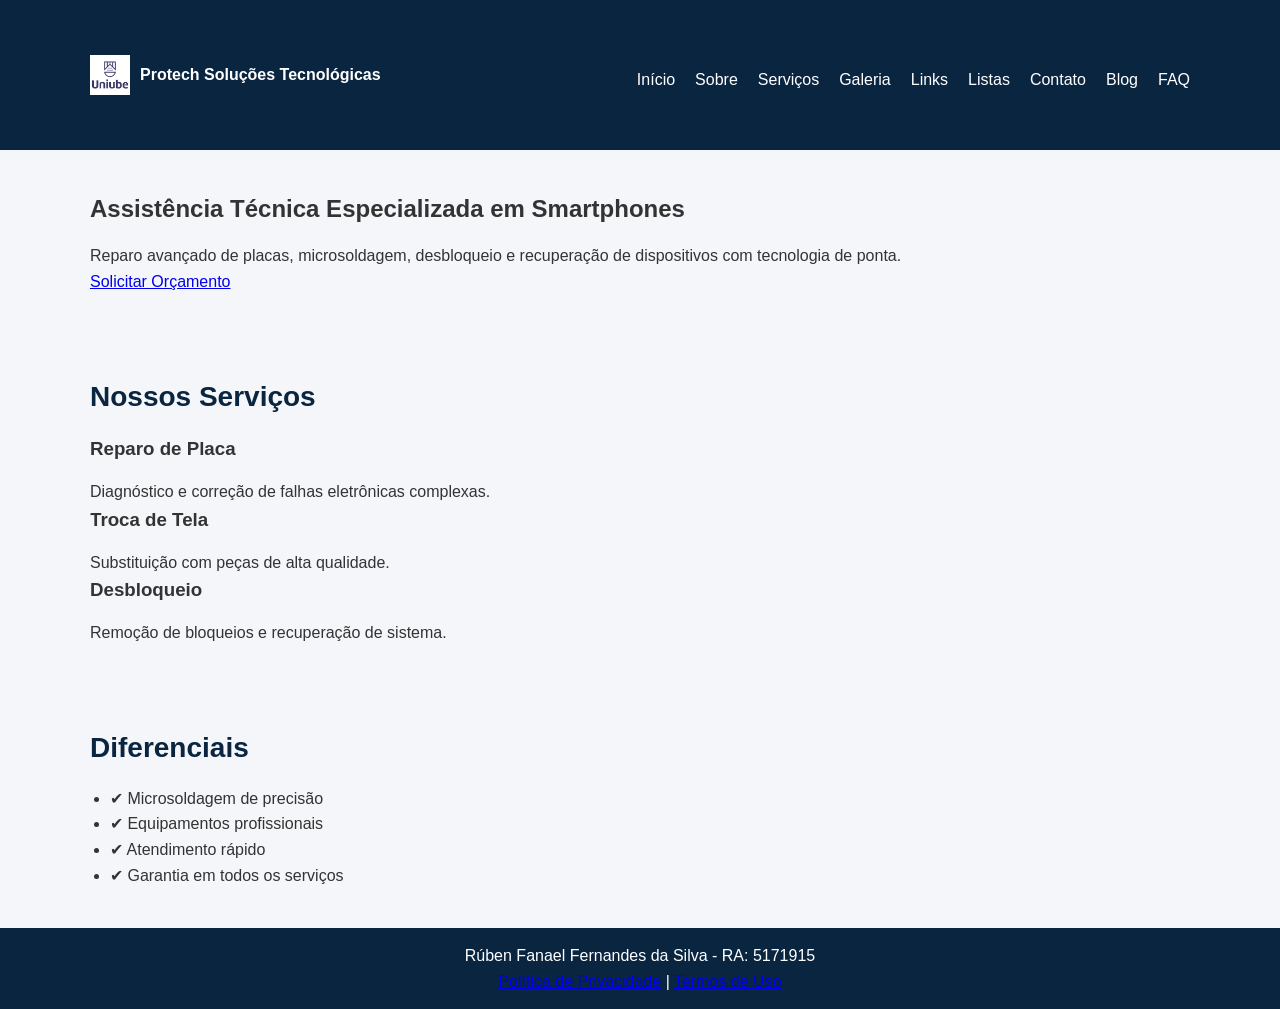
==== index.html @ 2e95c5bd "Update index.html" ====
<!DOCTYPE html>
<html lang="pt-BR">
<head>
  <meta charset="UTF-8">
  <meta name="viewport" content="width=device-width, initial-scale=1.0">
  <title>Protech Soluções Tecnológicas</title>

  <link rel="stylesheet" href="css/style.css">
</head>

<body>

<header class="header">
  <div class="container nav-container">
    <div class="logo">
      <img src="img/logo-uniube.png" alt="Uniube">
      <span>Protech Soluções Tecnológicas</span>
    </div>

    <nav>
      <ul class="nav-menu">
        <li><a href="index.html">Início</a></li>
        <li><a href="sobre.html">Sobre</a></li>
        <li><a href="servicos.html">Serviços</a></li>
        <li><a href="fotos.html">Galeria</a></li>
        <li><a href="links.html">Links</a></li>
        <li><a href="listas.html">Listas</a></li>
        <li><a href="contato.html" class="btn">Contato</a></li>
        <li><a href="blog.html">Blog</a></li>
        <li><a href="faq.html">FAQ</a></li>

      </ul>
    </nav>
  </div>
</header>

  <!-- Google tag (gtag.js) -->
<script async src="https://www.googletagmanager.com/gtag/js?id=G-75MZSPFQYX"></script>
<script>
  window.dataLayer = window.dataLayer || [];
  function gtag(){dataLayer.push(arguments);}
  gtag('js', new Date());

  gtag('config', 'G-75MZSPFQYX');
</script>

<!-- HERO -->
<section class="hero">
  <div class="container">
    <h1>Assistência Técnica Especializada em Smartphones</h1>
    <p>
      Reparo avançado de placas, microsoldagem, desbloqueio e recuperação
      de dispositivos com tecnologia de ponta.
    </p>
    <a href="contato.html" class="btn">Solicitar Orçamento</a>
  </div>
</section>

<!-- SERVIÇOS -->
<section class="servicos container">
  <h2>Nossos Serviços</h2>

  <div class="cards">

    <div class="card">
      <h3>Reparo de Placa</h3>
      <p>Diagnóstico e correção de falhas eletrônicas complexas.</p>
    </div>

    <div class="card">
      <h3>Troca de Tela</h3>
      <p>Substituição com peças de alta qualidade.</p>
    </div>

    <div class="card">
      <h3>Desbloqueio</h3>
      <p>Remoção de bloqueios e recuperação de sistema.</p>
    </div>

  </div>
</section>

<!-- DIFERENCIAIS -->
<section class="diferenciais">
  <div class="container">
    <h2>Diferenciais</h2>

    <ul>
      <li>✔ Microsoldagem de precisão</li>
      <li>✔ Equipamentos profissionais</li>
      <li>✔ Atendimento rápido</li>
      <li>✔ Garantia em todos os serviços</li>
    </ul>
  </div>
</section>

<!-- FOOTER -->
<footer class="footer">
  <p>Rúben Fanael Fernandes da Silva - RA: 5171915</p>

 <div class="footer-links">
    <a href="politica.html">Política de Privacidade</a> |
    <a href="termos.html">Termos de Uso</a>
  </div>

</footer>

</body>
</html>
---- css/style.css ----
/*RESET*/
* {
  margin: 0;
  padding: 0;
  box-sizing: border-box;
}

/* GLOBAL */
body {
  font-family: 'Segoe UI', Arial;
  background: #f4f6f9;
  color: #333;
  line-height: 1.6;
}

.container {
  width: 90%;
  max-width: 1100px;
  margin: auto;
  padding: 40px 0;
}

/* HEADER */
.header {
  background: #0a2540;
  color: white;
  padding: 15px 0;
}

.nav-container {
  display: flex;
  justify-content: space-between;
  align-items: center;
}

.logo {
  display: flex;
  align-items: center;
  gap: 10px;
  font-weight: bold;
}

.logo img {
  width: 40px;
}

.nav-menu {
  display: flex;
  list-style: none;
  gap: 20px;
}

.nav-menu a {
  color: white;
  text-decoration: none;
}

.nav-menu a:hover {
  color: #00b4d8;
}

/* TITULOS */
h1, h2, h3 {
  margin-bottom: 15px;
}

h2 {
  font-size: 28px;
  color: #0a2540;
}

/* SECTIONS */
.section {
  background: white;
  margin-bottom: 20px;
  padding: 30px;
  border-radius: 10px;
  box-shadow: 0 5px 15px rgba(0,0,0,0.05);
}

/* LISTAS */
ul {
  margin-top: 10px;
  padding-left: 20px;
}

/* TABELA */
table {
  width: 100%;
  border-collapse: collapse;
  margin-top: 20px;
}

th {
  background: #0a2540;
  color: white;
  padding: 12px;
}

td {
  padding: 10px;
  border-bottom: 1px solid #ddd;
}

tr:hover {
  background: #f1f1f1;
}

/* GALERIA */
.galeria {
  display: grid;
  grid-template-columns: repeat(auto-fit, minmax(250px, 1fr));
  gap: 20px;
}

.card {
  position: relative;
  overflow: hidden;
  border-radius: 12px;
  cursor: pointer;
}

.card img {
  width: 100%;
  height: 250px;
  object-fit: cover;
  transition: 0.4s;
}

/* EFEITO HOVER */
.card:hover img {
  transform: scale(1.1);
}

/* OVERLAY */
.overlay {
  position: absolute;
  bottom: 0;
  width: 100%;
  padding: 15px;
  background: linear-gradient(transparent, rgba(0,0,0,0.8));
  color: white;
  font-weight: bold;
  opacity: 0;
  transition: 0.3s;
}

.card:hover .overlay {
  opacity: 1;
}

/* FOOTER */
.footer {
  background: #0a2540;
  color: white;
  text-align: center;
  padding: 15px;
}

/* VIDEO */
.video-section {
  position: relative;
  height: 300px;
  overflow: hidden;
  border-radius: 10px;
  margin-bottom: 30px;
}

.video-section video {
  width: 100%;
  height: 100%;
  object-fit: cover;
}

.video-overlay {
  position: absolute;
  top: 0;
  left: 0;
  width: 100%;
  height: 100%;
  background: rgba(10, 37, 64, 0.6);
  color: white;

  display: flex;
  flex-direction: column;
  justify-content: center;
  align-items: center;
}

.destaque-img img {
  width: 100%;
  border-radius: 10px;
  transition: 0.3s;
}

.destaque-img img:hover {
  transform: scale(1.05);
}.destaque-img img {
  width: 100%;
  border-radius: 10px;
  transition: 0.3s;
}

.destaque-img img:hover {
  transform: scale(1.05);
}

grid-template-columns: repeat(auto-fit, minmax(250px, 1fr));
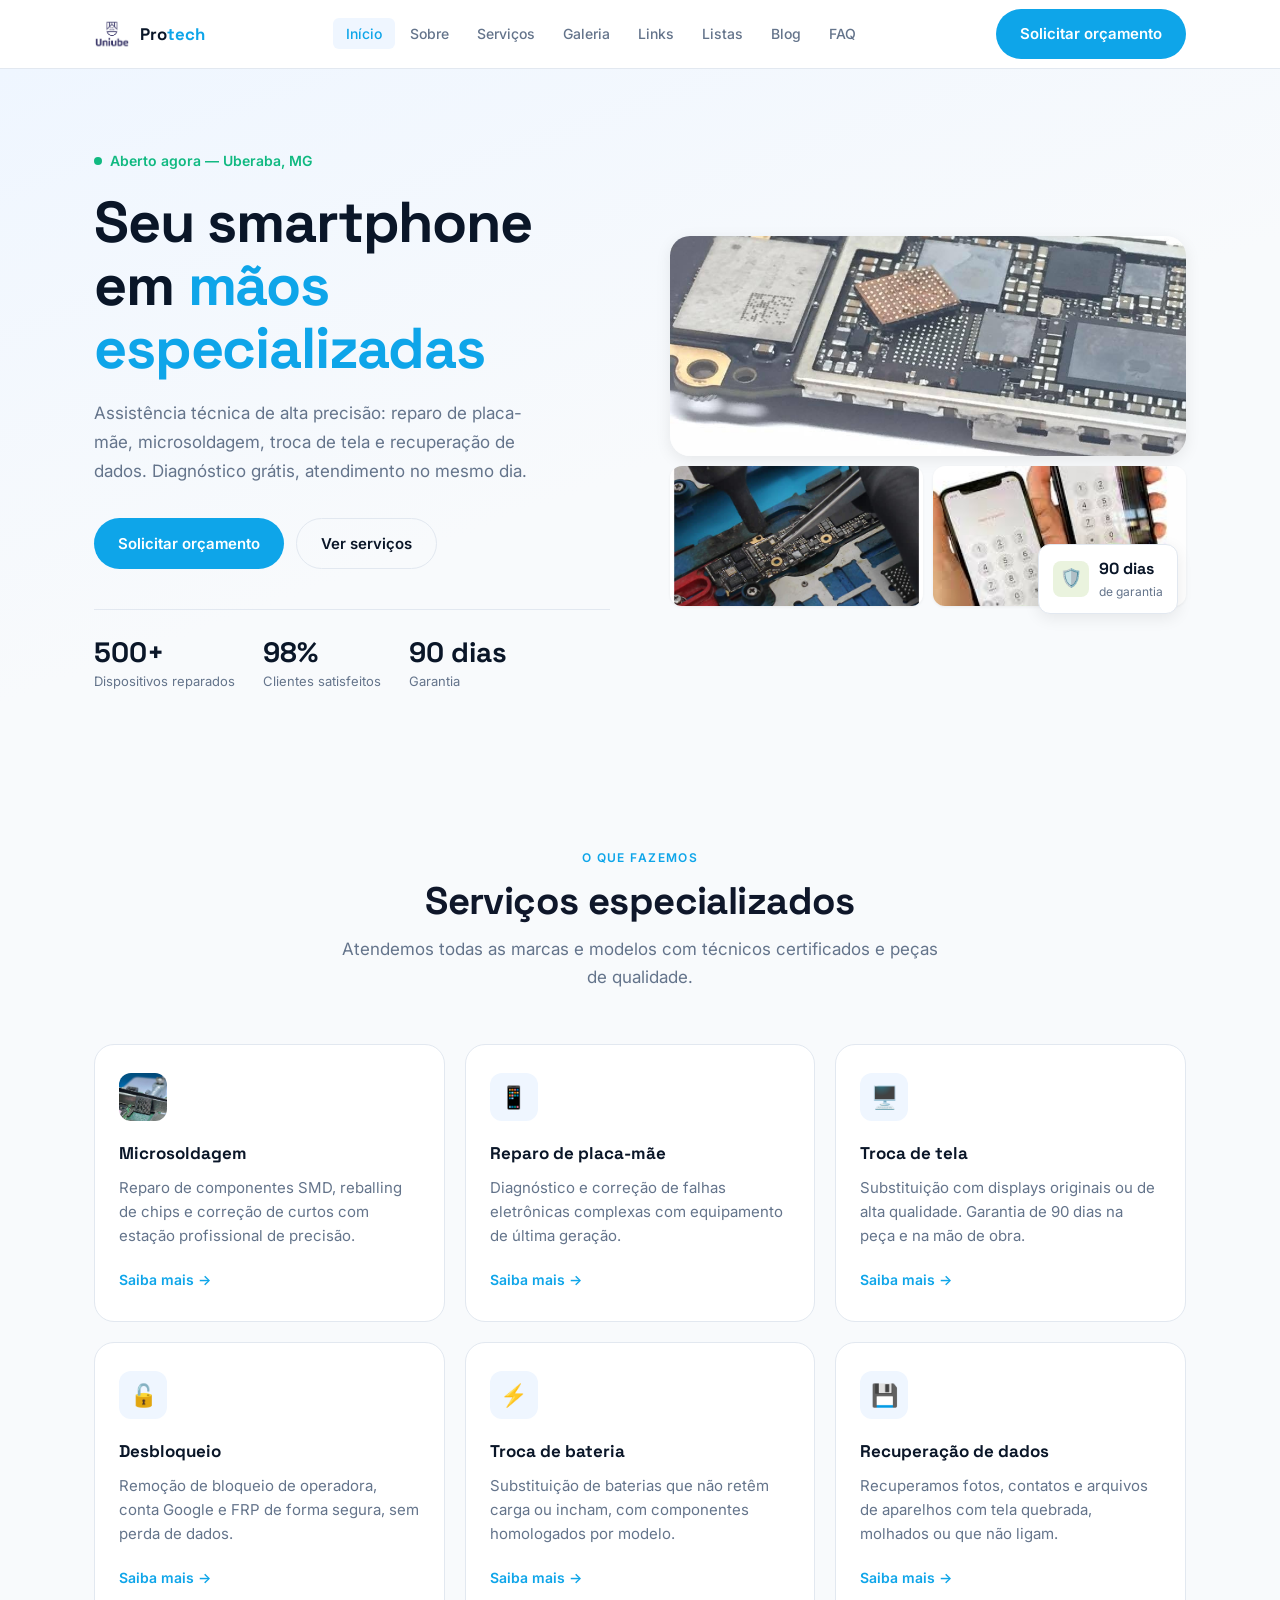
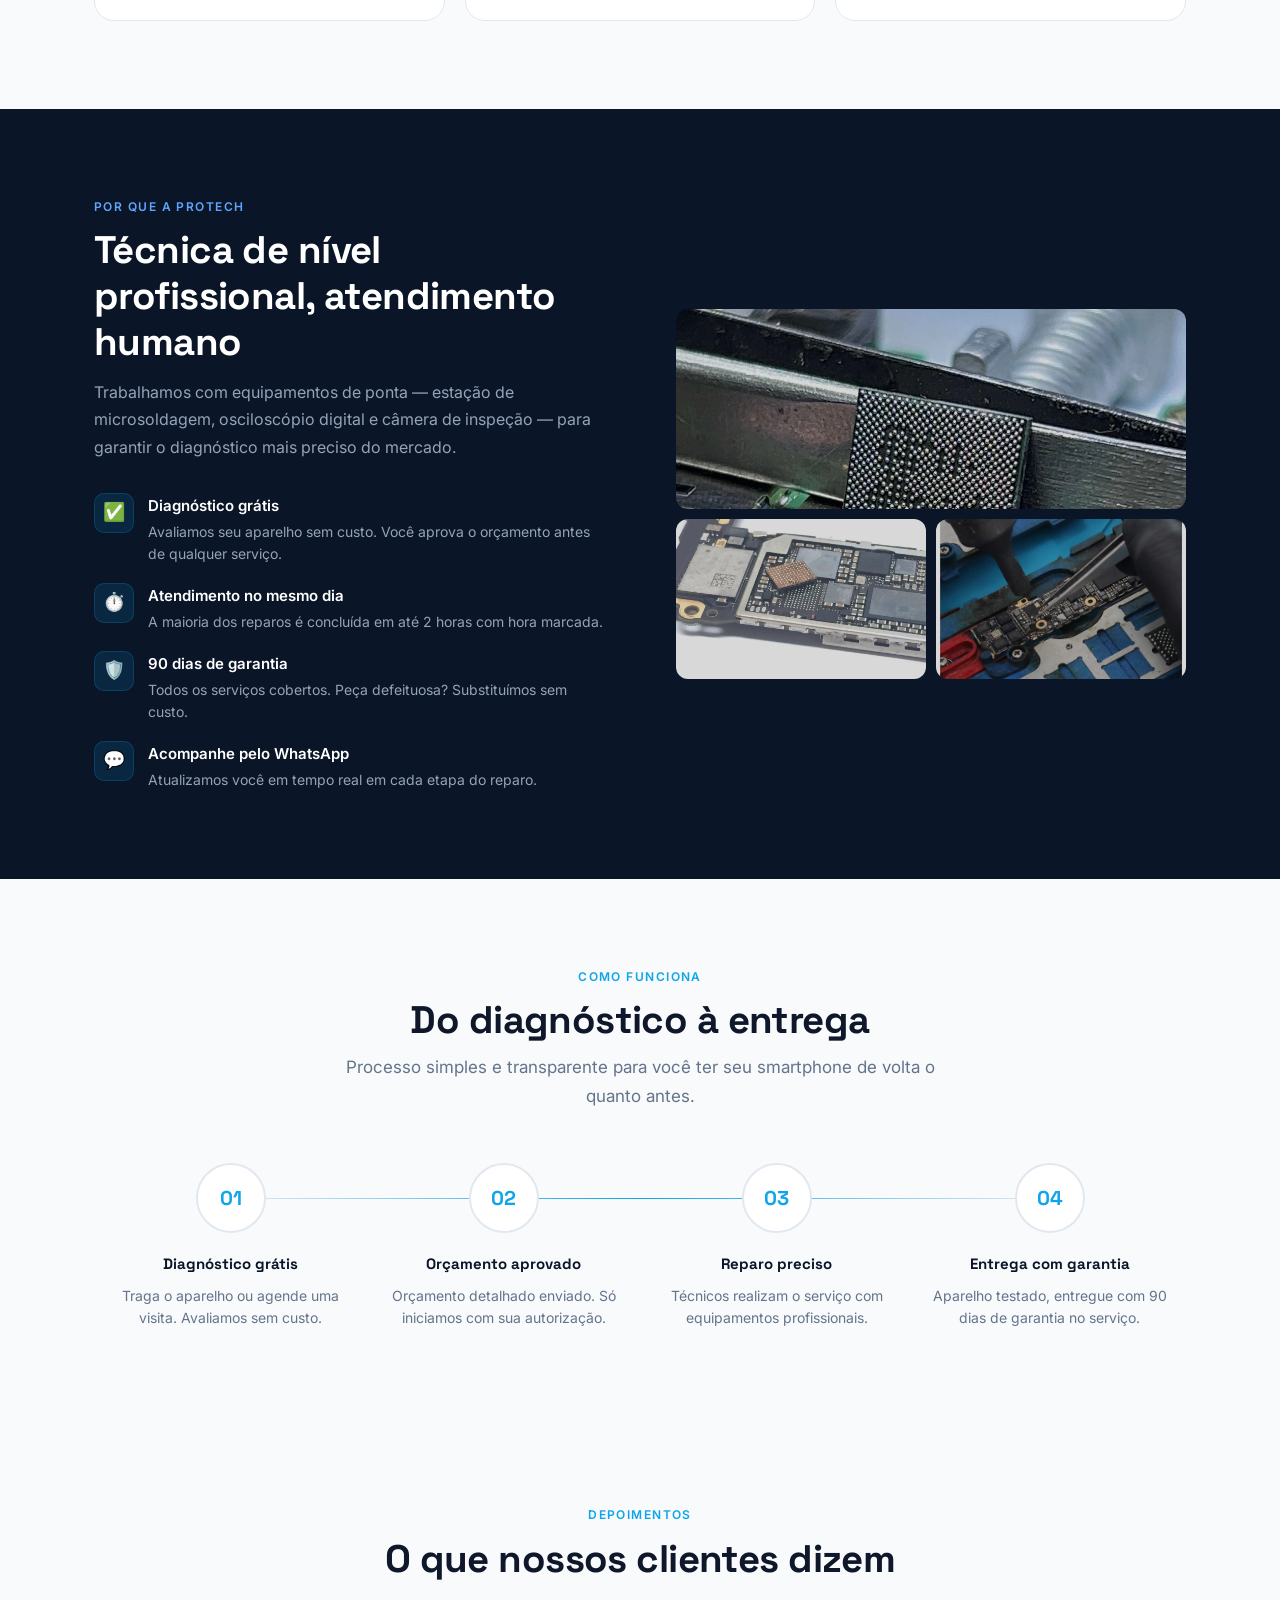
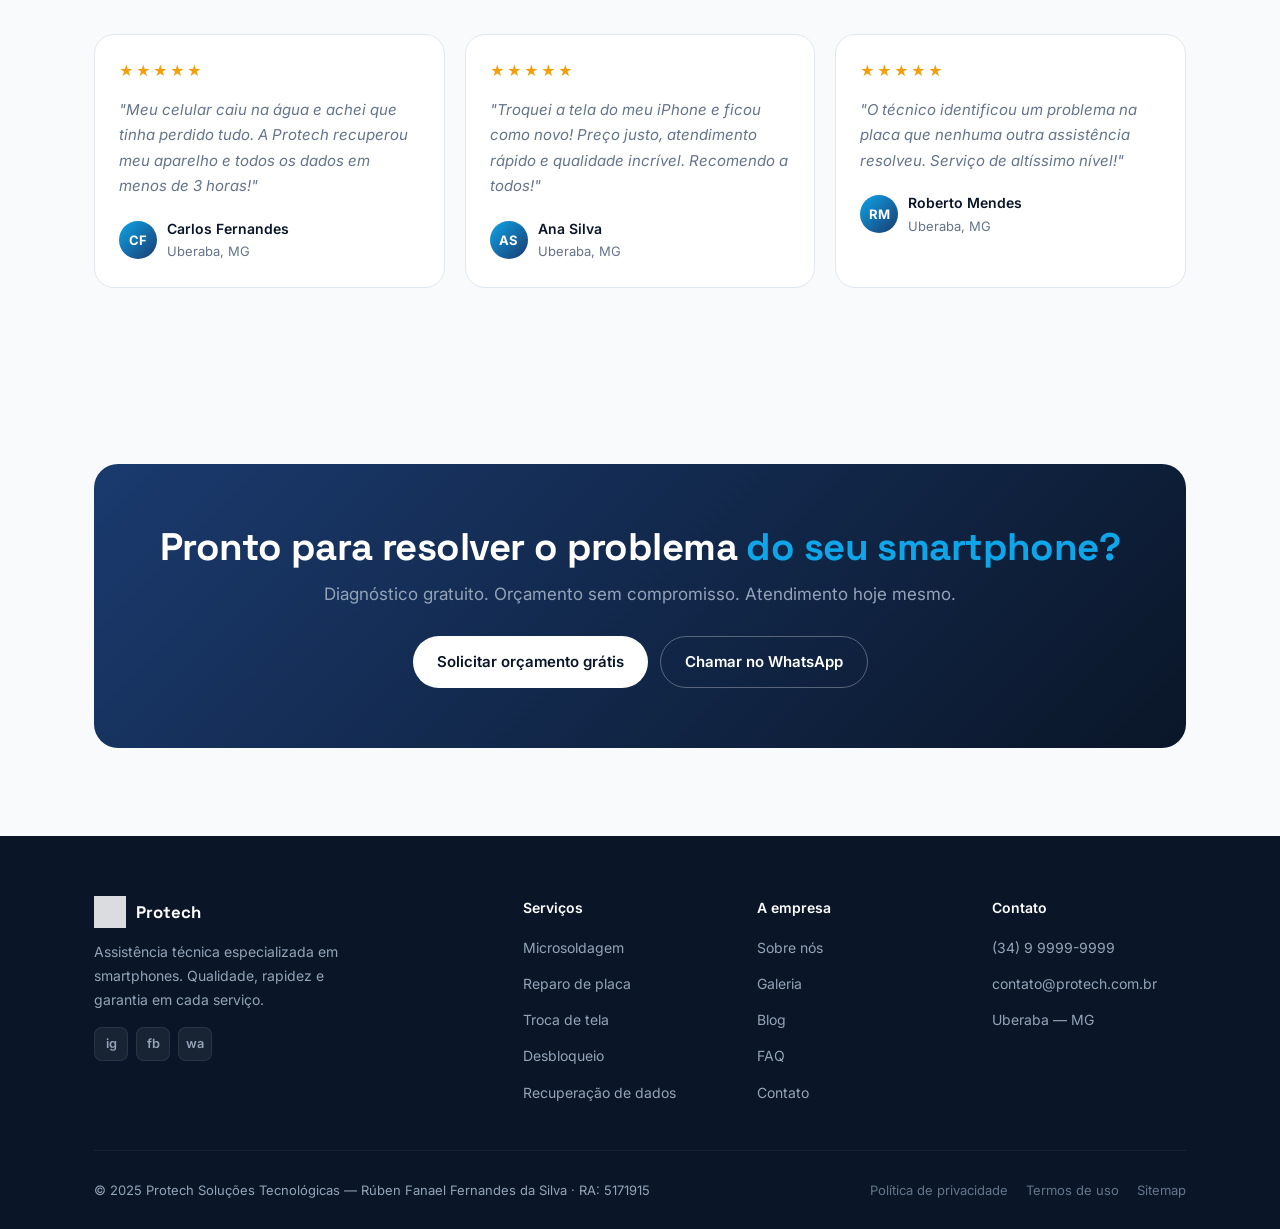
==== commit 3ee86b17: "Update print statement from 'Hello' to 'Goodbye'" ====
--- a/index.html
+++ b/index.html
@@ -3,107 +3,592 @@
 <head>
   <meta charset="UTF-8">
   <meta name="viewport" content="width=device-width, initial-scale=1.0">
-  <title>Protech Soluções Tecnológicas</title>
-
-  <link rel="stylesheet" href="css/style.css">
+  <title>Protech Soluções Tecnológicas | Assistência Técnica em Smartphones</title>
+  <meta name="description" content="Assistência técnica especializada em smartphones em Uberaba-MG. Reparo de placa, microsoldagem, troca de tela, desbloqueio e recuperação de dados.">
+  <meta name="keywords" content="assistência técnica smartphone, reparo celular Uberaba, microsoldagem, troca de tela, desbloqueio celular, Protech">
+  <meta name="author" content="Rúben Fanael Fernandes da Silva">
+  <meta name="robots" content="index, follow">
+  <meta property="og:type" content="website">
+  <meta property="og:url" content="https://fanael08.github.io/Protech-Assistencia/">
+  <meta property="og:title" content="Protech Soluções Tecnológicas">
+  <meta property="og:description" content="Assistência técnica especializada em smartphones em Uberaba-MG.">
+  <meta property="twitter:card" content="summary_large_image">
+  <meta name="google-site-verification" content="Wdn0cmDSu0WnmEnq42dpMQcoEYLxqeFj44bf13Go5Dc">
+
+  <link rel="preconnect" href="https://fonts.googleapis.com">
+  <link rel="preconnect" href="https://fonts.gstatic.com" crossorigin>
+  <link href="https://fonts.googleapis.com/css2?family=Inter:wght@400;500;600;700&family=Space+Grotesk:wght@500;700&display=swap" rel="stylesheet">
+
+  <script async src="https://www.googletagmanager.com/gtag/js?id=G-75MZSPFQYX"></script>
+  <script>
+    window.dataLayer = window.dataLayer || [];
+    function gtag(){dataLayer.push(arguments);}
+    gtag('js', new Date());
+    gtag('config', 'G-75MZSPFQYX');
+  </script>
+
+  <script type="application/ld+json">
+  {"@context":"https://schema.org","@type":"LocalBusiness","name":"Protech Soluções Tecnológicas","url":"https://fanael08.github.io/Protech-Assistencia/","address":{"@type":"PostalAddress","addressLocality":"Uberaba","addressRegion":"MG","addressCountry":"BR"}}
+  </script>
+
+  <style>
+    :root {
+      --color-primary:     #0A1628;
+      --color-secondary:   #1A3A6E;
+      --color-accent:      #0EA5E9;
+      --color-accent-dark: #0284C7;
+      --color-success:     #10B981;
+      --color-bg:          #F8FAFC;
+      --color-surface:     #FFFFFF;
+      --color-border:      #E2E8F0;
+      --color-text:        #0F172A;
+      --color-text-muted:  #64748B;
+      --font-display: 'Space Grotesk', sans-serif;
+      --font-body:    'Inter', sans-serif;
+      --radius-sm:   6px;
+      --radius-md:   12px;
+      --radius-lg:   20px;
+      --radius-full: 9999px;
+      --shadow-sm: 0 1px 3px rgba(0,0,0,.06);
+      --shadow-md: 0 4px 16px rgba(0,0,0,.08);
+      --shadow-lg: 0 12px 40px rgba(0,0,0,.10);
+      --max-w: 1140px;
+      --section-gap: 88px;
+    }
+    *, *::before, *::after { box-sizing: border-box; margin: 0; padding: 0; }
+    html { scroll-behavior: smooth; }
+    body { font-family: var(--font-body); font-size: 16px; line-height: 1.7; color: var(--color-text); background: var(--color-bg); -webkit-font-smoothing: antialiased; }
+    img { max-width: 100%; display: block; }
+    a { text-decoration: none; color: inherit; }
+    ul { list-style: none; }
+    .container { width: 100%; max-width: var(--max-w); margin-inline: auto; padding-inline: 24px; }
+    .display-xl { font-family: var(--font-display); font-size: clamp(2.2rem, 5vw, 3.6rem); font-weight: 700; line-height: 1.1; letter-spacing: -0.02em; }
+    .display-lg { font-family: var(--font-display); font-size: clamp(1.7rem, 3.5vw, 2.4rem); font-weight: 700; line-height: 1.2; letter-spacing: -0.015em; }
+    .section-label { font-size: 0.75rem; font-weight: 600; letter-spacing: 0.12em; text-transform: uppercase; color: var(--color-accent); display: block; margin-bottom: 10px; }
+    .btn { display: inline-flex; align-items: center; gap: 8px; padding: 12px 24px; border-radius: var(--radius-full); font-family: var(--font-body); font-size: 0.9375rem; font-weight: 600; cursor: pointer; transition: all 0.2s ease; border: none; }
+    .btn-primary { background: var(--color-accent); color: #fff; }
+    .btn-primary:hover { background: var(--color-accent-dark); transform: translateY(-1px); box-shadow: 0 6px 20px rgba(14,165,233,.35); }
+    .btn-outline { background: transparent; color: var(--color-primary); border: 1.5px solid var(--color-border); }
+    .btn-outline:hover { border-color: var(--color-accent); color: var(--color-accent); }
+    .btn-white { background: #fff; color: var(--color-primary); }
+    .btn-white:hover { background: #F1F5F9; transform: translateY(-1px); }
+
+    /* HEADER */
+    .header { position: sticky; top: 0; z-index: 200; background: rgba(255,255,255,0.92); backdrop-filter: blur(16px); -webkit-backdrop-filter: blur(16px); border-bottom: 1px solid var(--color-border); }
+    .header-inner { display: flex; align-items: center; justify-content: space-between; height: 68px; gap: 16px; }
+    .logo { display: flex; align-items: center; gap: 10px; }
+    .logo img { height: 36px; width: auto; object-fit: contain; }
+    .logo-text { font-family: var(--font-display); font-weight: 700; font-size: 1.05rem; color: var(--color-primary); white-space: nowrap; }
+    .logo-text span { color: var(--color-accent); }
+    .nav-menu { display: flex; align-items: center; gap: 2px; }
+    .nav-menu a { padding: 7px 13px; border-radius: var(--radius-sm); font-size: 0.875rem; font-weight: 500; color: var(--color-text-muted); transition: all 0.15s; white-space: nowrap; }
+    .nav-menu a:hover { color: var(--color-primary); background: #F1F5F9; }
+    .nav-menu a.active { color: var(--color-accent); background: #EFF6FF; }
+    .nav-cta { flex-shrink: 0; }
+
+    /* HAMBURGER */
+    .hamburger { display: none; flex-direction: column; justify-content: center; align-items: center; gap: 5px; width: 42px; height: 42px; background: none; border: 1.5px solid var(--color-border); border-radius: var(--radius-sm); cursor: pointer; padding: 0; flex-shrink: 0; }
+    .hamburger span { display: block; width: 20px; height: 2px; background: var(--color-primary); border-radius: 2px; transition: all 0.25s ease; transform-origin: center; }
+    .hamburger.open span:nth-child(1) { transform: translateY(7px) rotate(45deg); }
+    .hamburger.open span:nth-child(2) { opacity: 0; transform: scaleX(0); }
+    .hamburger.open span:nth-child(3) { transform: translateY(-7px) rotate(-45deg); }
+
+    /* MOBILE NAV */
+    .mobile-nav { display: none; position: absolute; top: 68px; left: 0; right: 0; background: #fff; border-bottom: 1px solid var(--color-border); box-shadow: 0 8px 24px rgba(0,0,0,.08); z-index: 199; padding: 8px 24px 20px; }
+    .mobile-nav.open { display: block; }
+    .mobile-nav a { display: block; padding: 13px 0; font-size: 1rem; font-weight: 500; color: var(--color-text-muted); border-bottom: 1px solid var(--color-border); transition: color 0.15s; }
+    .mobile-nav a:last-of-type { border-bottom: none; margin-bottom: 0; }
+    .mobile-nav a:hover { color: var(--color-accent); }
+    .mobile-nav .m-cta { margin-top: 16px; display: flex; }
+
+    /* HERO */
+    .hero { padding: 80px 0 68px; background: linear-gradient(160deg, #EFF6FF 0%, var(--color-bg) 55%); }
+    .hero-inner { display: grid; grid-template-columns: 1fr 1fr; gap: 60px; align-items: center; }
+    .hero-eyebrow { display: flex; align-items: center; gap: 8px; margin-bottom: 18px; }
+    .eyebrow-dot { width: 8px; height: 8px; border-radius: 50%; background: var(--color-success); animation: pulse 2s ease infinite; }
+    @keyframes pulse {
+      0%, 100% { box-shadow: 0 0 0 0 rgba(16,185,129,.4); }
+      50%       { box-shadow: 0 0 0 8px rgba(16,185,129,0); }
+    }
+    .eyebrow-text { font-size: 0.875rem; font-weight: 600; color: var(--color-success); }
+    .hero h1 { color: var(--color-primary); margin-bottom: 18px; }
+    .hero h1 .accent { color: var(--color-accent); }
+    .hero-desc { font-size: 1.0625rem; color: var(--color-text-muted); margin-bottom: 32px; max-width: 460px; }
+    .hero-actions { display: flex; gap: 12px; flex-wrap: wrap; }
+    .hero-stats { display: flex; gap: 28px; margin-top: 40px; padding-top: 28px; border-top: 1px solid var(--color-border); flex-wrap: wrap; }
+    .stat-num { font-family: var(--font-display); font-size: 1.75rem; font-weight: 700; color: var(--color-primary); line-height: 1; }
+    .stat-label { font-size: 0.8125rem; color: var(--color-text-muted); margin-top: 4px; }
+
+    /* Fotos hero */
+    .photo-grid { display: grid; grid-template-columns: 1fr 1fr; gap: 10px; }
+    .photo-main { grid-column: 1 / -1; border-radius: var(--radius-lg); overflow: hidden; height: 220px; box-shadow: var(--shadow-md); }
+    .photo-main img { width: 100%; height: 100%; object-fit: cover; transition: transform 0.4s ease; }
+    .photo-main:hover img { transform: scale(1.03); }
+    .photo-small { border-radius: var(--radius-md); overflow: hidden; height: 140px; box-shadow: var(--shadow-sm); }
+    .photo-small img { width: 100%; height: 100%; object-fit: cover; transition: transform 0.4s ease; }
+    .photo-small:hover img { transform: scale(1.05); }
+    .photo-badge { position: absolute; bottom: -8px; right: 8px; background: #fff; border: 1px solid var(--color-border); border-radius: var(--radius-md); padding: 10px 14px; box-shadow: var(--shadow-md); display: flex; align-items: center; gap: 10px; font-size: 0.8125rem; }
+    .hero-visual { position: relative; }
+    .badge-icon { width: 36px; height: 36px; border-radius: 8px; background: #EAF3DE; display: flex; align-items: center; justify-content: center; font-size: 1.125rem; }
+    .badge-val { font-weight: 700; color: var(--color-primary); font-family: var(--font-display); font-size: 1rem; }
+    .badge-lbl { font-size: 0.75rem; color: var(--color-text-muted); }
+
+    /* SEÇÃO */
+    .section { padding: var(--section-gap) 0; }
+    .section-header { text-align: center; max-width: 600px; margin: 0 auto 52px; }
+    .section-header p { font-size: 1.0625rem; color: var(--color-text-muted); margin-top: 10px; }
+
+    /* SERVIÇOS */
+    .services-grid { display: grid; grid-template-columns: repeat(3, 1fr); gap: 20px; }
+    .service-card { background: var(--color-surface); border: 1px solid var(--color-border); border-radius: var(--radius-lg); padding: 28px 24px; transition: all 0.25s ease; position: relative; overflow: hidden; }
+    .service-card::after { content: ''; position: absolute; top: 0; left: 0; right: 0; height: 3px; background: var(--color-accent); transform: scaleX(0); transform-origin: left; transition: transform 0.3s ease; }
+    .service-card:hover { border-color: transparent; box-shadow: var(--shadow-lg); transform: translateY(-4px); }
+    .service-card:hover::after { transform: scaleX(1); }
+    .service-icon { width: 48px; height: 48px; border-radius: var(--radius-md); background: #EFF6FF; display: flex; align-items: center; justify-content: center; margin-bottom: 18px; font-size: 1.375rem; overflow: hidden; }
+    .service-icon img { width: 100%; height: 100%; object-fit: cover; }
+    .service-card h3 { font-family: var(--font-display); font-size: 1.0625rem; font-weight: 700; color: var(--color-primary); margin-bottom: 8px; }
+    .service-card p { font-size: 0.9375rem; color: var(--color-text-muted); line-height: 1.6; margin-bottom: 18px; }
+    .service-link { font-size: 0.875rem; font-weight: 600; color: var(--color-accent); display: inline-flex; align-items: center; gap: 4px; transition: gap 0.2s; }
+    .service-link:hover { gap: 8px; }
+
+    /* POR QUÊ */
+    .why-section { background: var(--color-primary); padding: var(--section-gap) 0; }
+    .why-inner { display: grid; grid-template-columns: 1fr 1fr; gap: 72px; align-items: center; }
+    .why-content .section-label { color: #60A5FA; }
+    .why-content h2 { color: #fff; margin-bottom: 14px; }
+    .why-content > p { color: #94A3B8; font-size: 1rem; margin-bottom: 32px; line-height: 1.7; }
+    .features { display: flex; flex-direction: column; gap: 18px; }
+    .feature { display: flex; gap: 14px; align-items: flex-start; }
+    .feature-icon { width: 40px; height: 40px; border-radius: 10px; background: rgba(14,165,233,.12); border: 1px solid rgba(14,165,233,.2); display: flex; align-items: center; justify-content: center; font-size: 1.125rem; flex-shrink: 0; }
+    .feature h4 { font-weight: 600; font-size: 0.9375rem; color: #fff; margin-bottom: 3px; }
+    .feature p { font-size: 0.875rem; color: #94A3B8; line-height: 1.55; }
+    .why-gallery { display: grid; grid-template-columns: 1fr 1fr; grid-template-rows: 200px 160px; gap: 10px; }
+    .g-main { grid-column: 1 / -1; border-radius: var(--radius-md); overflow: hidden; }
+    .g-main img, .g-small img { width: 100%; height: 100%; object-fit: cover; filter: brightness(.85); transition: filter 0.3s; }
+    .g-main:hover img, .g-small:hover img { filter: brightness(1); }
+    .g-small { border-radius: var(--radius-md); overflow: hidden; }
+
+    /* PROCESSO */
+    .process-grid { display: grid; grid-template-columns: repeat(4, 1fr); gap: 0; position: relative; }
+    .process-grid::before { content: ''; position: absolute; top: 35px; left: 12.5%; right: 12.5%; height: 1px; background: linear-gradient(90deg, var(--color-border), var(--color-accent), var(--color-border)); }
+    .process-step { text-align: center; padding: 0 12px; }
+    .process-num { width: 70px; height: 70px; border-radius: 50%; background: #fff; border: 2px solid var(--color-border); display: flex; align-items: center; justify-content: center; margin: 0 auto 18px; font-family: var(--font-display); font-size: 1.25rem; font-weight: 700; color: var(--color-accent); position: relative; z-index: 1; }
+    .process-step h3 { font-family: var(--font-display); font-size: 0.9375rem; font-weight: 700; color: var(--color-primary); margin-bottom: 8px; }
+    .process-step p { font-size: 0.875rem; color: var(--color-text-muted); line-height: 1.6; }
+
+    /* DEPOIMENTOS */
+    .testimonials-section { background: #F8FAFC; }
+    .testimonials-grid { display: grid; grid-template-columns: repeat(3, 1fr); gap: 20px; }
+    .testimonial-card { background: var(--color-surface); border: 1px solid var(--color-border); border-radius: var(--radius-lg); padding: 24px; }
+    .stars { color: #F59E0B; font-size: 0.875rem; margin-bottom: 14px; letter-spacing: 2px; }
+    .testimonial-text { font-size: 0.9375rem; color: var(--color-text-muted); line-height: 1.7; margin-bottom: 18px; font-style: italic; }
+    .t-author { display: flex; align-items: center; gap: 10px; }
+    .t-avatar { width: 38px; height: 38px; border-radius: 50%; background: linear-gradient(135deg, var(--color-accent), var(--color-secondary)); display: flex; align-items: center; justify-content: center; font-weight: 700; font-size: 0.8125rem; color: #fff; flex-shrink: 0; }
+    .t-name { font-weight: 600; font-size: 0.875rem; color: var(--color-primary); }
+    .t-city { font-size: 0.8125rem; color: var(--color-text-muted); }
+
+    /* CTA */
+    .cta-section { padding: var(--section-gap) 0; }
+    .cta-inner { background: linear-gradient(135deg, var(--color-secondary), var(--color-primary)); border-radius: 24px; padding: 60px 48px; text-align: center; }
+    .cta-inner h2 { color: #fff; margin-bottom: 10px; }
+    .cta-inner p { color: #94A3B8; font-size: 1.0625rem; margin-bottom: 28px; }
+    .cta-buttons { display: flex; gap: 12px; justify-content: center; flex-wrap: wrap; }
+    .cta-accent { color: var(--color-accent); }
+    .btn-ghost-white { background: transparent; color: #fff; border: 1.5px solid rgba(255,255,255,.3); padding: 12px 24px; border-radius: var(--radius-full); font-size: 0.9375rem; font-weight: 600; display: inline-flex; align-items: center; gap: 8px; transition: all 0.2s; }
+    .btn-ghost-white:hover { border-color: #fff; background: rgba(255,255,255,.08); }
+
+    /* FOOTER */
+    .footer { background: var(--color-primary); color: #94A3B8; padding: 60px 0 28px; }
+    .footer-grid { display: grid; grid-template-columns: 2fr 1fr 1fr 1fr; gap: 40px; margin-bottom: 44px; }
+    .footer-logo { display: flex; align-items: center; gap: 10px; margin-bottom: 12px; }
+    .footer-logo img { height: 32px; width: auto; filter: brightness(0) invert(1); opacity: .85; }
+    .footer-logo .logo-text { color: #fff; }
+    .footer-brand p { font-size: 0.875rem; line-height: 1.7; max-width: 260px; }
+    .footer-social { display: flex; gap: 8px; margin-top: 16px; }
+    .s-link { width: 34px; height: 34px; border-radius: 8px; background: rgba(255,255,255,.06); border: 1px solid rgba(255,255,255,.08); display: flex; align-items: center; justify-content: center; font-size: 0.8rem; font-weight: 600; color: #94A3B8; transition: all 0.2s; }
+    .s-link:hover { background: var(--color-accent); border-color: var(--color-accent); color: #fff; }
+    .footer-col h4 { font-weight: 600; font-size: 0.875rem; color: #fff; margin-bottom: 14px; }
+    .footer-col ul { display: flex; flex-direction: column; gap: 9px; }
+    .footer-col a { font-size: 0.875rem; color: #94A3B8; transition: color 0.15s; }
+    .footer-col a:hover { color: #fff; }
+    .footer-bottom { padding-top: 28px; border-top: 1px solid rgba(255,255,255,.06); display: flex; align-items: center; justify-content: space-between; gap: 12px; flex-wrap: wrap; }
+    .footer-bottom p { font-size: 0.8125rem; }
+    .footer-bottom-links { display: flex; gap: 18px; }
+    .footer-bottom-links a { font-size: 0.8125rem; color: #64748B; transition: color 0.15s; }
+    .footer-bottom-links a:hover { color: #94A3B8; }
+
+    /* RESPONSIVO */
+    @media (max-width: 1024px) {
+      .services-grid { grid-template-columns: repeat(2, 1fr); }
+      .footer-grid { grid-template-columns: 1fr 1fr; gap: 28px; }
+    }
+    @media (max-width: 768px) {
+      :root { --section-gap: 60px; }
+      .nav-menu { display: none; }
+      .nav-cta  { display: none; }
+      .hamburger { display: flex; }
+      .hero-inner { grid-template-columns: 1fr; gap: 40px; }
+      .hero-visual { order: -1; }
+      .photo-main { height: 180px; }
+      .photo-small { height: 110px; }
+      .services-grid { grid-template-columns: 1fr; }
+      .why-inner { grid-template-columns: 1fr; gap: 40px; }
+      .why-gallery { display: none; }
+      .process-grid { grid-template-columns: 1fr 1fr; gap: 28px; }
+      .process-grid::before { display: none; }
+      .testimonials-grid { grid-template-columns: 1fr; }
+      .cta-inner { padding: 40px 24px; }
+      .footer-grid { grid-template-columns: 1fr; }
+      .footer-bottom { flex-direction: column; align-items: flex-start; }
+    }
+    @media (max-width: 480px) {
+      .process-grid { grid-template-columns: 1fr; }
+      .hero-stats { gap: 18px; }
+    }
+  </style>
 </head>
-
 <body>
 
-<header class="header">
-  <div class="container nav-container">
-    <div class="logo">
-      <img src="img/logo-uniube.png" alt="Uniube">
-      <span>Protech Soluções Tecnológicas</span>
+  <header class="header" role="banner">
+    <div class="container header-inner">
+
+      <a href="index.html" class="logo" aria-label="Protech — página inicial">
+        <img src="img/logo-uniube.png" alt="Logo Uniube">
+        <span class="logo-text">Pro<span>tech</span></span>
+      </a>
+
+      <nav aria-label="Navegação principal">
+        <ul class="nav-menu">
+          <li><a href="index.html" class="active" aria-current="page">Início</a></li>
+          <li><a href="sobre.html">Sobre</a></li>
+          <li><a href="servicos.html">Serviços</a></li>
+          <li><a href="fotos.html">Galeria</a></li>
+          <li><a href="links.html">Links</a></li>
+          <li><a href="listas.html">Listas</a></li>
+          <li><a href="blog.html">Blog</a></li>
+          <li><a href="faq.html">FAQ</a></li>
+        </ul>
+      </nav>
+
+      <div class="nav-cta">
+        <a href="contato.html" class="btn btn-primary">Solicitar orçamento</a>
+      </div>
+
+      <button class="hamburger" id="hamburger" aria-label="Abrir menu" aria-expanded="false" aria-controls="mobile-nav">
+        <span></span>
+        <span></span>
+        <span></span>
+      </button>
+
     </div>
 
-    <nav>
-      <ul class="nav-menu">
-        <li><a href="index.html">Início</a></li>
-        <li><a href="sobre.html">Sobre</a></li>
-        <li><a href="servicos.html">Serviços</a></li>
-        <li><a href="fotos.html">Galeria</a></li>
-        <li><a href="links.html">Links</a></li>
-        <li><a href="listas.html">Listas</a></li>
-        <li><a href="contato.html" class="btn">Contato</a></li>
-        <li><a href="blog.html">Blog</a></li>
-        <li><a href="faq.html">FAQ</a></li>
-
-      </ul>
+    <nav class="mobile-nav" id="mobile-nav" aria-label="Menu mobile">
+      <a href="index.html">Início</a>
+      <a href="sobre.html">Sobre</a>
+      <a href="servicos.html">Serviços</a>
+      <a href="fotos.html">Galeria</a>
+      <a href="links.html">Links</a>
+      <a href="listas.html">Listas</a>
+      <a href="blog.html">Blog</a>
+      <a href="faq.html">FAQ</a>
+      <div class="m-cta">
+        <a href="contato.html" class="btn btn-primary" style="width:100%;justify-content:center;">Solicitar orçamento</a>
+      </div>
     </nav>
-  </div>
-</header>
-
-  <!-- Google tag (gtag.js) -->
-<script async src="https://www.googletagmanager.com/gtag/js?id=G-75MZSPFQYX"></script>
-<script>
-  window.dataLayer = window.dataLayer || [];
-  function gtag(){dataLayer.push(arguments);}
-  gtag('js', new Date());
-
-  gtag('config', 'G-75MZSPFQYX');
-</script>
-
-<!-- HERO -->
-<section class="hero">
-  <div class="container">
-    <h1>Assistência Técnica Especializada em Smartphones</h1>
-    <p>
-      Reparo avançado de placas, microsoldagem, desbloqueio e recuperação
-      de dispositivos com tecnologia de ponta.
-    </p>
-    <a href="contato.html" class="btn">Solicitar Orçamento</a>
-  </div>
-</section>
-
-<!-- SERVIÇOS -->
-<section class="servicos container">
-  <h2>Nossos Serviços</h2>
-
-  <div class="cards">
-
-    <div class="card">
-      <h3>Reparo de Placa</h3>
-      <p>Diagnóstico e correção de falhas eletrônicas complexas.</p>
+  </header>
+
+  <main id="main">
+
+    <section class="hero" aria-labelledby="hero-heading">
+      <div class="container">
+        <div class="hero-inner">
+          <div>
+            <div class="hero-eyebrow">
+              <div class="eyebrow-dot" aria-hidden="true"></div>
+              <span class="eyebrow-text">Aberto agora — Uberaba, MG</span>
+            </div>
+            <h1 id="hero-heading" class="display-xl">
+              Seu smartphone<br>em <span class="accent">mãos especializadas</span>
+            </h1>
+            <p class="hero-desc">Assistência técnica de alta precisão: reparo de placa-mãe, microsoldagem, troca de tela e recuperação de dados. Diagnóstico grátis, atendimento no mesmo dia.</p>
+            <div class="hero-actions">
+              <a href="contato.html" class="btn btn-primary">Solicitar orçamento</a>
+              <a href="servicos.html" class="btn btn-outline">Ver serviços</a>
+            </div>
+            <div class="hero-stats" aria-label="Números da Protech">
+              <div><div class="stat-num">500+</div><div class="stat-label">Dispositivos reparados</div></div>
+              <div><div class="stat-num">98%</div><div class="stat-label">Clientes satisfeitos</div></div>
+              <div><div class="stat-num">90 dias</div><div class="stat-label">Garantia</div></div>
+            </div>
+          </div>
+          <div class="hero-visual" aria-hidden="true">
+            <div class="photo-grid">
+              <div class="photo-main">
+                <img src="img/reparo1.jpg" alt="Técnico realizando reparo de smartphone">
+              </div>
+              <div class="photo-small">
+                <img src="img/reparo2.jpg" alt="Reparo de placa-mãe">
+              </div>
+              <div class="photo-small">
+                <img src="img/reparo3.jpg" alt="Microsoldagem de precisão">
+              </div>
+            </div>
+            <div class="photo-badge">
+              <div class="badge-icon">🛡️</div>
+              <div>
+                <div class="badge-val">90 dias</div>
+                <div class="badge-lbl">de garantia</div>
+              </div>
+            </div>
+          </div>
+        </div>
+      </div>
+    </section>
+
+    <section class="section" aria-labelledby="services-heading">
+      <div class="container">
+        <div class="section-header">
+          <span class="section-label">O que fazemos</span>
+          <h2 id="services-heading" class="display-lg">Serviços especializados</h2>
+          <p>Atendemos todas as marcas e modelos com técnicos certificados e peças de qualidade.</p>
+        </div>
+        <div class="services-grid">
+          <article class="service-card">
+            <div class="service-icon"><img src="img/microsolda.png" alt=""></div>
+            <h3>Microsoldagem</h3>
+            <p>Reparo de componentes SMD, reballing de chips e correção de curtos com estação profissional de precisão.</p>
+            <a href="servicos.html" class="service-link">Saiba mais →</a>
+          </article>
+          <article class="service-card">
+            <div class="service-icon">📱</div>
+            <h3>Reparo de placa-mãe</h3>
+            <p>Diagnóstico e correção de falhas eletrônicas complexas com equipamento de última geração.</p>
+            <a href="servicos.html" class="service-link">Saiba mais →</a>
+          </article>
+          <article class="service-card">
+            <div class="service-icon">🖥️</div>
+            <h3>Troca de tela</h3>
+            <p>Substituição com displays originais ou de alta qualidade. Garantia de 90 dias na peça e na mão de obra.</p>
+            <a href="servicos.html" class="service-link">Saiba mais →</a>
+          </article>
+          <article class="service-card">
+            <div class="service-icon">🔓</div>
+            <h3>Desbloqueio</h3>
+            <p>Remoção de bloqueio de operadora, conta Google e FRP de forma segura, sem perda de dados.</p>
+            <a href="servicos.html" class="service-link">Saiba mais →</a>
+          </article>
+          <article class="service-card">
+            <div class="service-icon">⚡</div>
+            <h3>Troca de bateria</h3>
+            <p>Substituição de baterias que não retêm carga ou incham, com componentes homologados por modelo.</p>
+            <a href="servicos.html" class="service-link">Saiba mais →</a>
+          </article>
+          <article class="service-card">
+            <div class="service-icon">💾</div>
+            <h3>Recuperação de dados</h3>
+            <p>Recuperamos fotos, contatos e arquivos de aparelhos com tela quebrada, molhados ou que não ligam.</p>
+            <a href="servicos.html" class="service-link">Saiba mais →</a>
+          </article>
+        </div>
+      </div>
+    </section>
+
+    <section class="why-section" aria-labelledby="why-heading">
+      <div class="container">
+        <div class="why-inner">
+          <div class="why-content">
+            <span class="section-label">Por que a Protech</span>
+            <h2 id="why-heading" class="display-lg">Técnica de nível profissional, atendimento humano</h2>
+            <p>Trabalhamos com equipamentos de ponta — estação de microsoldagem, osciloscópio digital e câmera de inspeção — para garantir o diagnóstico mais preciso do mercado.</p>
+            <div class="features">
+              <div class="feature">
+                <div class="feature-icon">✅</div>
+                <div><h4>Diagnóstico grátis</h4><p>Avaliamos seu aparelho sem custo. Você aprova o orçamento antes de qualquer serviço.</p></div>
+              </div>
+              <div class="feature">
+                <div class="feature-icon">⏱️</div>
+                <div><h4>Atendimento no mesmo dia</h4><p>A maioria dos reparos é concluída em até 2 horas com hora marcada.</p></div>
+              </div>
+              <div class="feature">
+                <div class="feature-icon">🛡️</div>
+                <div><h4>90 dias de garantia</h4><p>Todos os serviços cobertos. Peça defeituosa? Substituímos sem custo.</p></div>
+              </div>
+              <div class="feature">
+                <div class="feature-icon">💬</div>
+                <div><h4>Acompanhe pelo WhatsApp</h4><p>Atualizamos você em tempo real em cada etapa do reparo.</p></div>
+              </div>
+            </div>
+          </div>
+          <div class="why-gallery" aria-hidden="true">
+            <div class="g-main">
+              <img src="img/microsolda.png" alt="Microsoldagem profissional">
+            </div>
+            <div class="g-small">
+              <img src="img/reparo1.jpg" alt="Reparo de smartphone">
+            </div>
+            <div class="g-small">
+              <img src="img/reparo2.jpg" alt="Técnico em ação">
+            </div>
+          </div>
+        </div>
+      </div>
+    </section>
+
+    <section class="section" aria-labelledby="process-heading">
+      <div class="container">
+        <div class="section-header">
+          <span class="section-label">Como funciona</span>
+          <h2 id="process-heading" class="display-lg">Do diagnóstico à entrega</h2>
+          <p>Processo simples e transparente para você ter seu smartphone de volta o quanto antes.</p>
+        </div>
+        <div class="process-grid">
+          <div class="process-step">
+            <div class="process-num" aria-hidden="true">01</div>
+            <h3>Diagnóstico grátis</h3>
+            <p>Traga o aparelho ou agende uma visita. Avaliamos sem custo.</p>
+          </div>
+          <div class="process-step">
+            <div class="process-num" aria-hidden="true">02</div>
+            <h3>Orçamento aprovado</h3>
+            <p>Orçamento detalhado enviado. Só iniciamos com sua autorização.</p>
+          </div>
+          <div class="process-step">
+            <div class="process-num" aria-hidden="true">03</div>
+            <h3>Reparo preciso</h3>
+            <p>Técnicos realizam o serviço com equipamentos profissionais.</p>
+          </div>
+          <div class="process-step">
+            <div class="process-num" aria-hidden="true">04</div>
+            <h3>Entrega com garantia</h3>
+            <p>Aparelho testado, entregue com 90 dias de garantia no serviço.</p>
+          </div>
+        </div>
+      </div>
+    </section>
+
+    <section class="section testimonials-section" aria-labelledby="testimonials-heading">
+      <div class="container">
+        <div class="section-header">
+          <span class="section-label">Depoimentos</span>
+          <h2 id="testimonials-heading" class="display-lg">O que nossos clientes dizem</h2>
+        </div>
+        <div class="testimonials-grid">
+          <article class="testimonial-card">
+            <div class="stars" aria-label="5 estrelas">★★★★★</div>
+            <p class="testimonial-text">"Meu celular caiu na água e achei que tinha perdido tudo. A Protech recuperou meu aparelho e todos os dados em menos de 3 horas!"</p>
+            <div class="t-author">
+              <div class="t-avatar" aria-hidden="true">CF</div>
+              <div><div class="t-name">Carlos Fernandes</div><div class="t-city">Uberaba, MG</div></div>
+            </div>
+          </article>
+          <article class="testimonial-card">
+            <div class="stars" aria-label="5 estrelas">★★★★★</div>
+            <p class="testimonial-text">"Troquei a tela do meu iPhone e ficou como novo! Preço justo, atendimento rápido e qualidade incrível. Recomendo a todos!"</p>
+            <div class="t-author">
+              <div class="t-avatar" aria-hidden="true">AS</div>
+              <div><div class="t-name">Ana Silva</div><div class="t-city">Uberaba, MG</div></div>
+            </div>
+          </article>
+          <article class="testimonial-card">
+            <div class="stars" aria-label="5 estrelas">★★★★★</div>
+            <p class="testimonial-text">"O técnico identificou um problema na placa que nenhuma outra assistência resolveu. Serviço de altíssimo nível!"</p>
+            <div class="t-author">
+              <div class="t-avatar" aria-hidden="true">RM</div>
+              <div><div class="t-name">Roberto Mendes</div><div class="t-city">Uberaba, MG</div></div>
+            </div>
+          </article>
+        </div>
+      </div>
+    </section>
+
+    <section class="cta-section" aria-labelledby="cta-heading">
+      <div class="container">
+        <div class="cta-inner">
+          <h2 id="cta-heading" class="display-lg">Pronto para resolver o problema <span class="cta-accent">do seu smartphone?</span></h2>
+          <p>Diagnóstico gratuito. Orçamento sem compromisso. Atendimento hoje mesmo.</p>
+          <div class="cta-buttons">
+            <a href="contato.html" class="btn btn-white">Solicitar orçamento grátis</a>
+            <a href="https://wa.me/5534999999999" class="btn-ghost-white" target="_blank" rel="noopener noreferrer">Chamar no WhatsApp</a>
+          </div>
+        </div>
+      </div>
+    </section>
+
+  </main>
+
+  <footer class="footer" role="contentinfo">
+    <div class="container">
+      <div class="footer-grid">
+        <div class="footer-brand">
+          <div class="footer-logo">
+            <img src="img/logo-uniube.png" alt="Logo Uniube">
+            <span class="logo-text">Protech</span>
+          </div>
+          <p>Assistência técnica especializada em smartphones. Qualidade, rapidez e garantia em cada serviço.</p>
+          <div class="footer-social">
+            <a href="#" class="s-link" aria-label="Instagram">ig</a>
+            <a href="#" class="s-link" aria-label="Facebook">fb</a>
+            <a href="https://wa.me/5534999999999" class="s-link" aria-label="WhatsApp" target="_blank" rel="noopener noreferrer">wa</a>
+          </div>
+        </div>
+        <div class="footer-col">
+          <h4>Serviços</h4>
+          <ul>
+            <li><a href="servicos.html">Microsoldagem</a></li>
+            <li><a href="servicos.html">Reparo de placa</a></li>
+            <li><a href="servicos.html">Troca de tela</a></li>
+            <li><a href="servicos.html">Desbloqueio</a></li>
+            <li><a href="servicos.html">Recuperação de dados</a></li>
+          </ul>
+        </div>
+        <div class="footer-col">
+          <h4>A empresa</h4>
+          <ul>
+            <li><a href="sobre.html">Sobre nós</a></li>
+            <li><a href="fotos.html">Galeria</a></li>
+            <li><a href="blog.html">Blog</a></li>
+            <li><a href="faq.html">FAQ</a></li>
+            <li><a href="contato.html">Contato</a></li>
+          </ul>
+        </div>
+        <div class="footer-col">
+          <h4>Contato</h4>
+          <ul>
+            <li><a href="https://wa.me/5534999999999">(34) 9 9999-9999</a></li>
+            <li><a href="mailto:contato@protech.com.br">contato@protech.com.br</a></li>
+            <li><a href="#">Uberaba — MG</a></li>
+          </ul>
+        </div>
+      </div>
+      <div class="footer-bottom">
+        <p>© 2025 Protech Soluções Tecnológicas — Rúben Fanael Fernandes da Silva · RA: 5171915</p>
+        <nav class="footer-bottom-links" aria-label="Links legais">
+          <a href="politica.html">Política de privacidade</a>
+          <a href="termos.html">Termos de uso</a>
+          <a href="sitemap.xml">Sitemap</a>
+        </nav>
+      </div>
     </div>
-
-    <div class="card">
-      <h3>Troca de Tela</h3>
-      <p>Substituição com peças de alta qualidade.</p>
-    </div>
-
-    <div class="card">
-      <h3>Desbloqueio</h3>
-      <p>Remoção de bloqueios e recuperação de sistema.</p>
-    </div>
-
-  </div>
-</section>
-
-<!-- DIFERENCIAIS -->
-<section class="diferenciais">
-  <div class="container">
-    <h2>Diferenciais</h2>
-
-    <ul>
-      <li>✔ Microsoldagem de precisão</li>
-      <li>✔ Equipamentos profissionais</li>
-      <li>✔ Atendimento rápido</li>
-      <li>✔ Garantia em todos os serviços</li>
-    </ul>
-  </div>
-</section>
-
-<!-- FOOTER -->
-<footer class="footer">
-  <p>Rúben Fanael Fernandes da Silva - RA: 5171915</p>
-
- <div class="footer-links">
-    <a href="politica.html">Política de Privacidade</a> |
-    <a href="termos.html">Termos de Uso</a>
-  </div>
-
-</footer>
+  </footer>
+
+  <script>
+    const hamburger = document.getElementById('hamburger');
+    const mobileNav = document.getElementById('mobile-nav');
+
+    hamburger.addEventListener('click', function () {
+      var isOpen = mobileNav.classList.toggle('open');
+      hamburger.classList.toggle('open', isOpen);
+      hamburger.setAttribute('aria-expanded', String(isOpen));
+    });
+
+    mobileNav.querySelectorAll('a').forEach(function (link) {
+      link.addEventListener('click', function () {
+        mobileNav.classList.remove('open');
+        hamburger.classList.remove('open');
+        hamburger.setAttribute('aria-expanded', 'false');
+      });
+    });
+  </script>
 
 </body>
 </html>
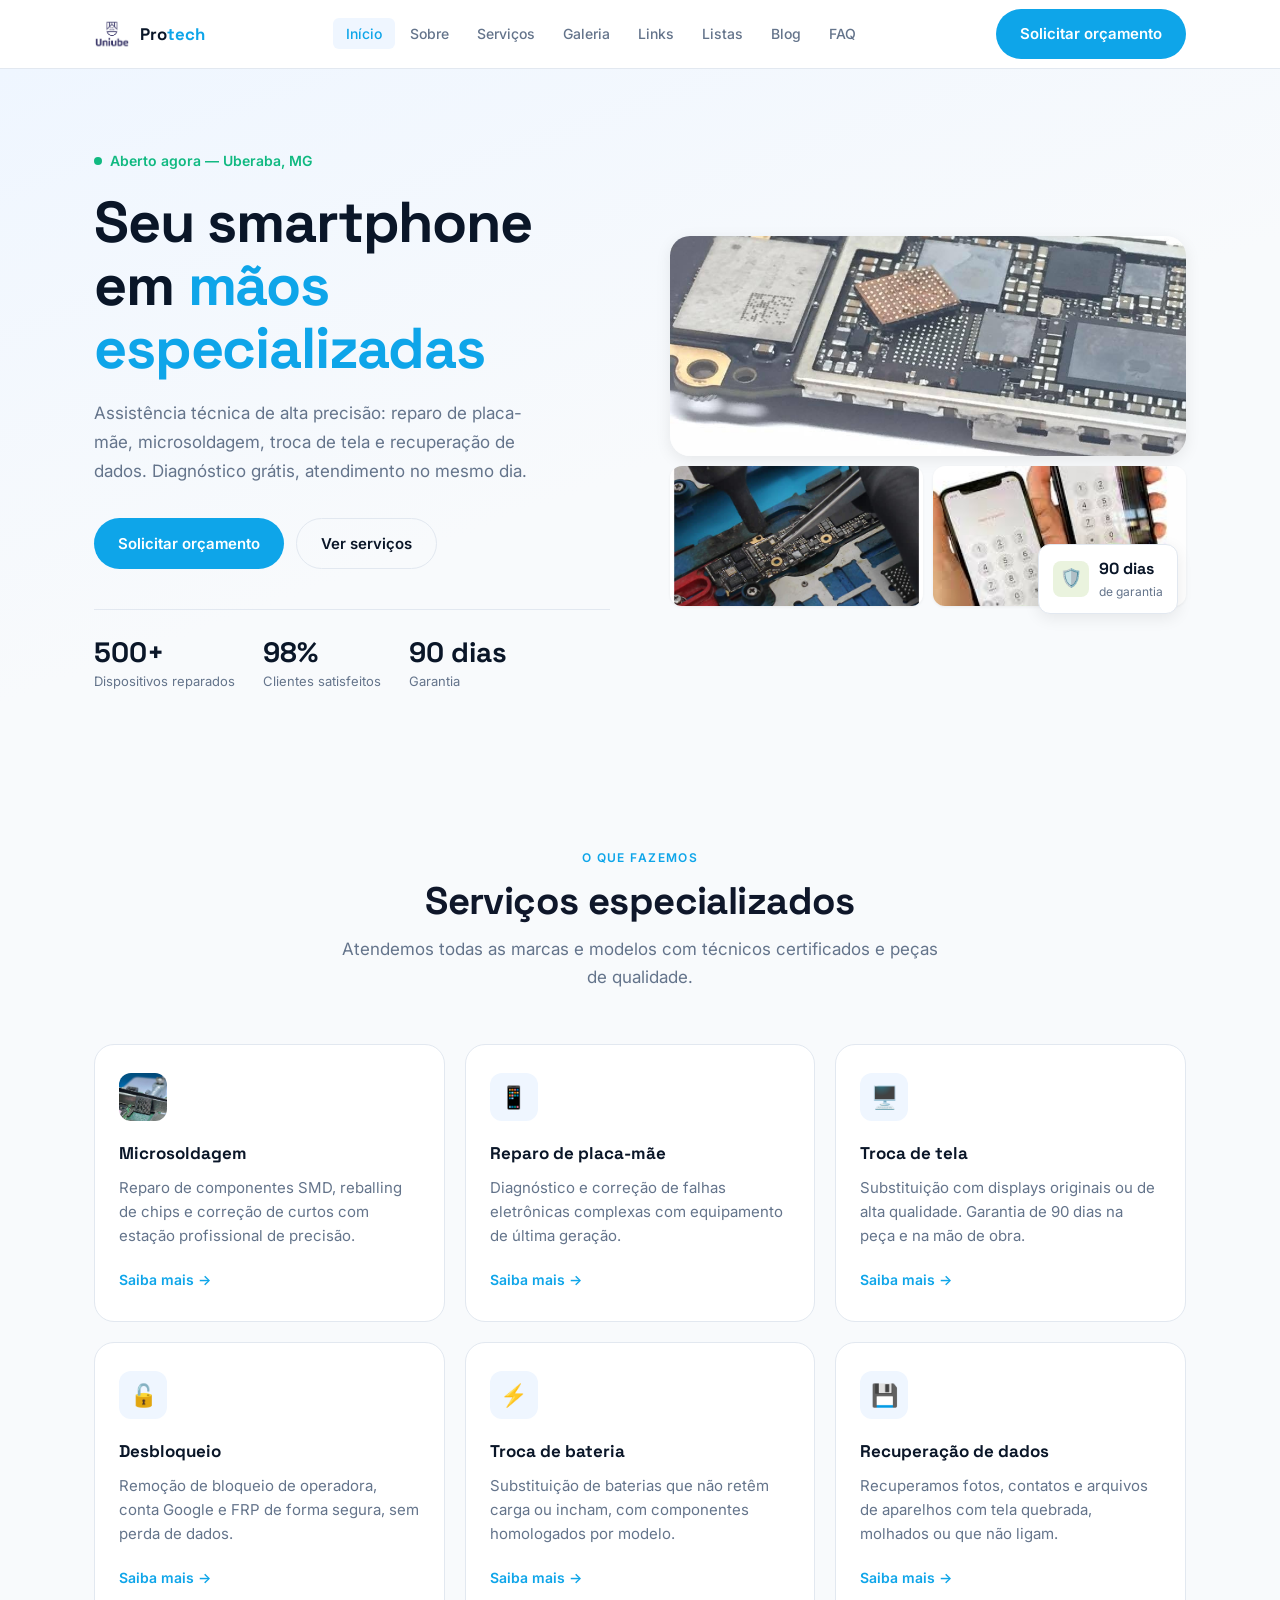
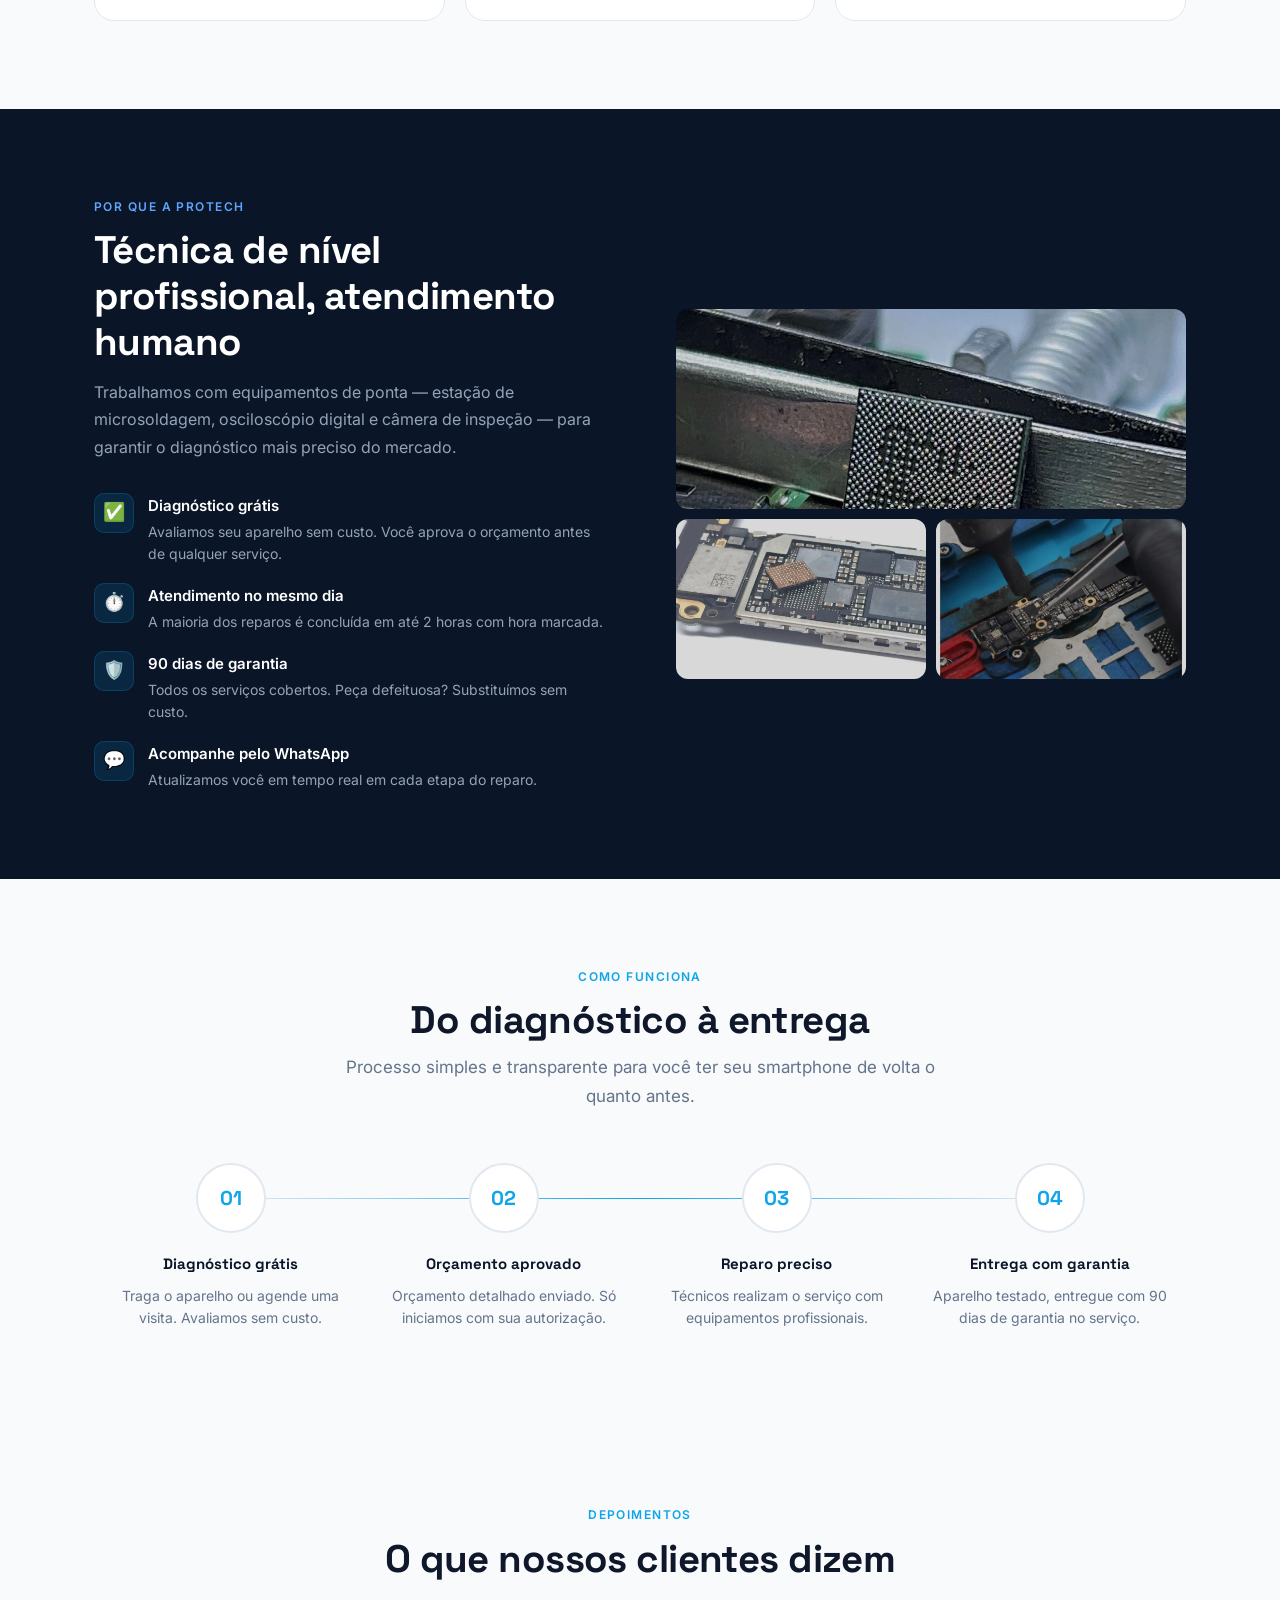
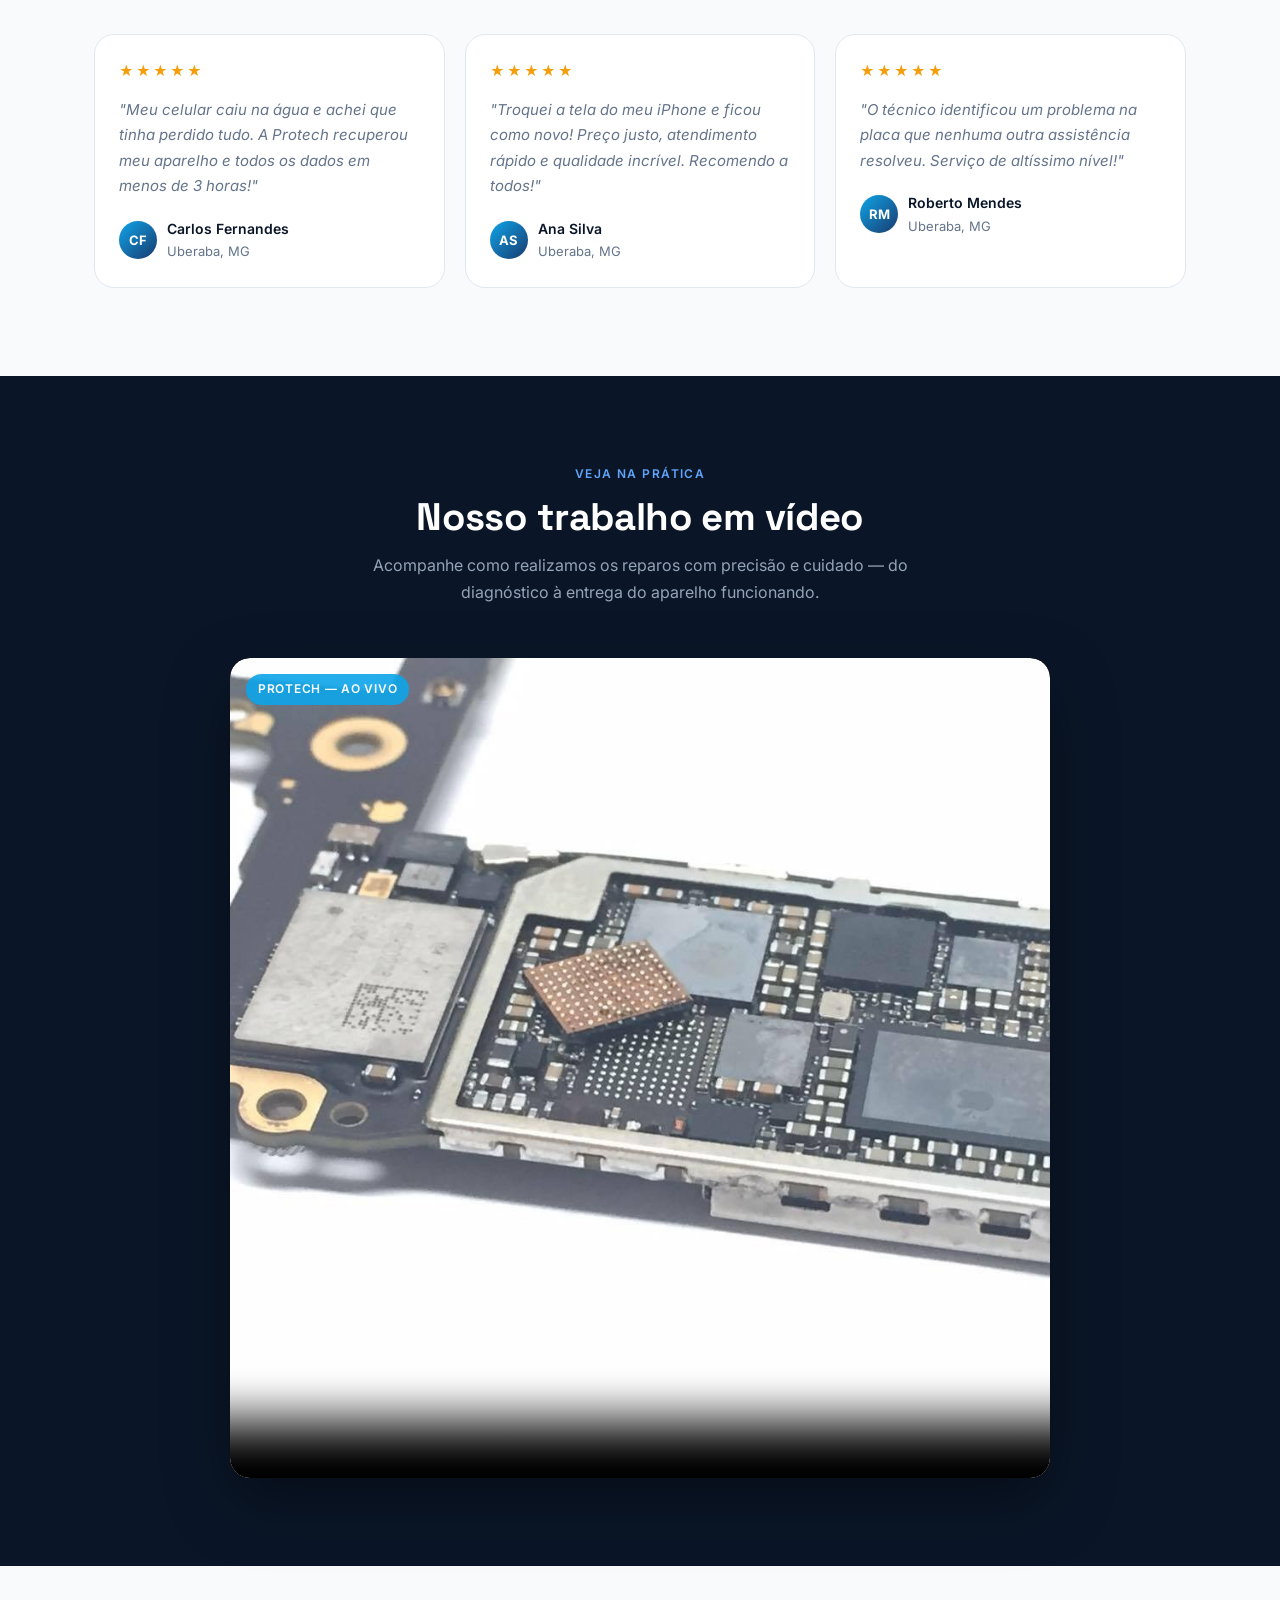
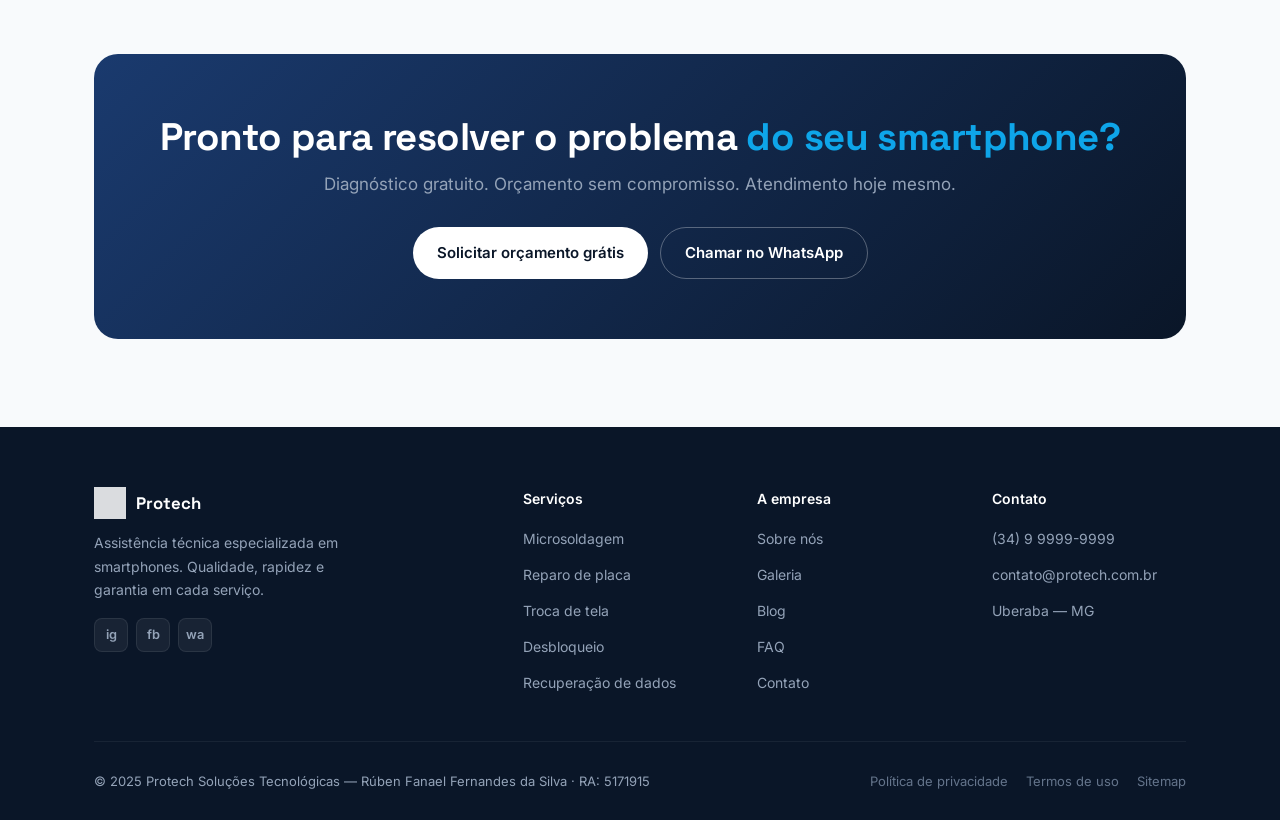
==== commit e3b8fed8: "Update print statement from 'Hello' to 'Goodbye'" ====
--- a/index.html
+++ b/index.html
@@ -187,6 +187,39 @@
     .t-name { font-weight: 600; font-size: 0.875rem; color: var(--color-primary); }
     .t-city { font-size: 0.8125rem; color: var(--color-text-muted); }
 
+    /* VÍDEO */
+    .video-section { background: var(--color-primary); padding: var(--section-gap) 0; }
+    .video-section .section-label { color: #60A5FA; }
+    .video-section h2 { color: #fff; margin-bottom: 12px; }
+    .video-section .video-desc { color: #94A3B8; font-size: 1rem; max-width: 560px; margin: 0 auto 36px; text-align: center; }
+    .video-wrapper {
+      position: relative;
+      max-width: 820px;
+      margin: 0 auto;
+      border-radius: var(--radius-lg);
+      overflow: hidden;
+      box-shadow: 0 24px 64px rgba(0,0,0,.4);
+      background: #000;
+    }
+    .video-wrapper video {
+      width: 100%;
+      display: block;
+      border-radius: var(--radius-lg);
+    }
+    .video-overlay-badge {
+      position: absolute;
+      top: 16px;
+      left: 16px;
+      background: rgba(14,165,233,.9);
+      color: #fff;
+      font-size: 0.75rem;
+      font-weight: 600;
+      letter-spacing: .06em;
+      text-transform: uppercase;
+      padding: 5px 12px;
+      border-radius: var(--radius-full);
+    }
+
     /* CTA */
     .cta-section { padding: var(--section-gap) 0; }
     .cta-inner { background: linear-gradient(135deg, var(--color-secondary), var(--color-primary)); border-radius: 24px; padding: 60px 48px; text-align: center; }
@@ -501,6 +534,27 @@
       </div>
     </section>
 
+    <section class="video-section" aria-labelledby="video-heading">
+      <div class="container">
+        <div class="section-header">
+          <span class="section-label">Veja na prática</span>
+          <h2 id="video-heading" class="display-lg">Nosso trabalho em vídeo</h2>
+          <p class="video-desc">Acompanhe como realizamos os reparos com precisão e cuidado — do diagnóstico à entrega do aparelho funcionando.</p>
+        </div>
+        <div class="video-wrapper">
+          <video
+            controls
+            preload="metadata"
+            poster="img/reparo1.jpg"
+            aria-label="Vídeo demonstrativo da assistência técnica Protech">
+            <source src="video/assistencia.mp4" type="video/mp4">
+            Seu navegador não suporta a reprodução de vídeo.
+          </video>
+          <span class="video-overlay-badge" aria-hidden="true">Protech — Ao vivo</span>
+        </div>
+      </div>
+    </section>
+
     <section class="cta-section" aria-labelledby="cta-heading">
       <div class="container">
         <div class="cta-inner">
@@ -592,3 +646,4 @@
 
 </body>
 </html>
+
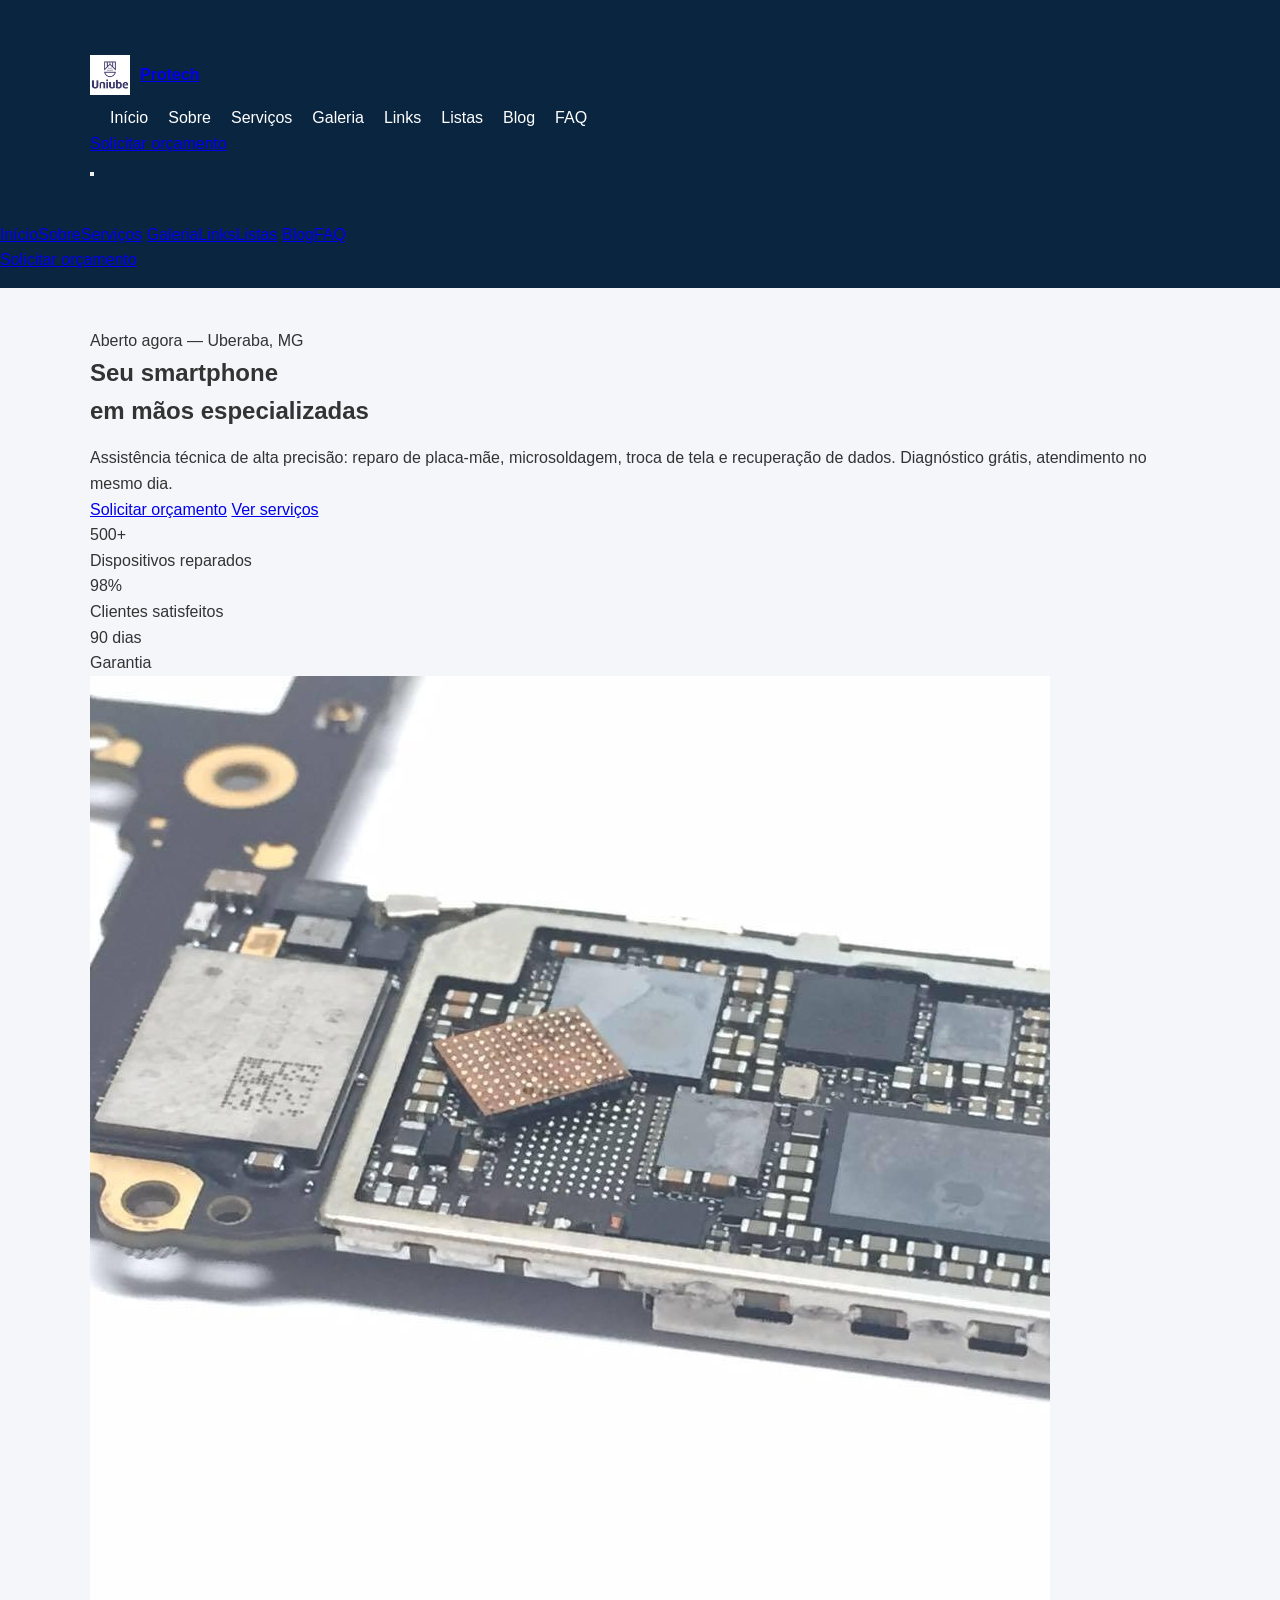
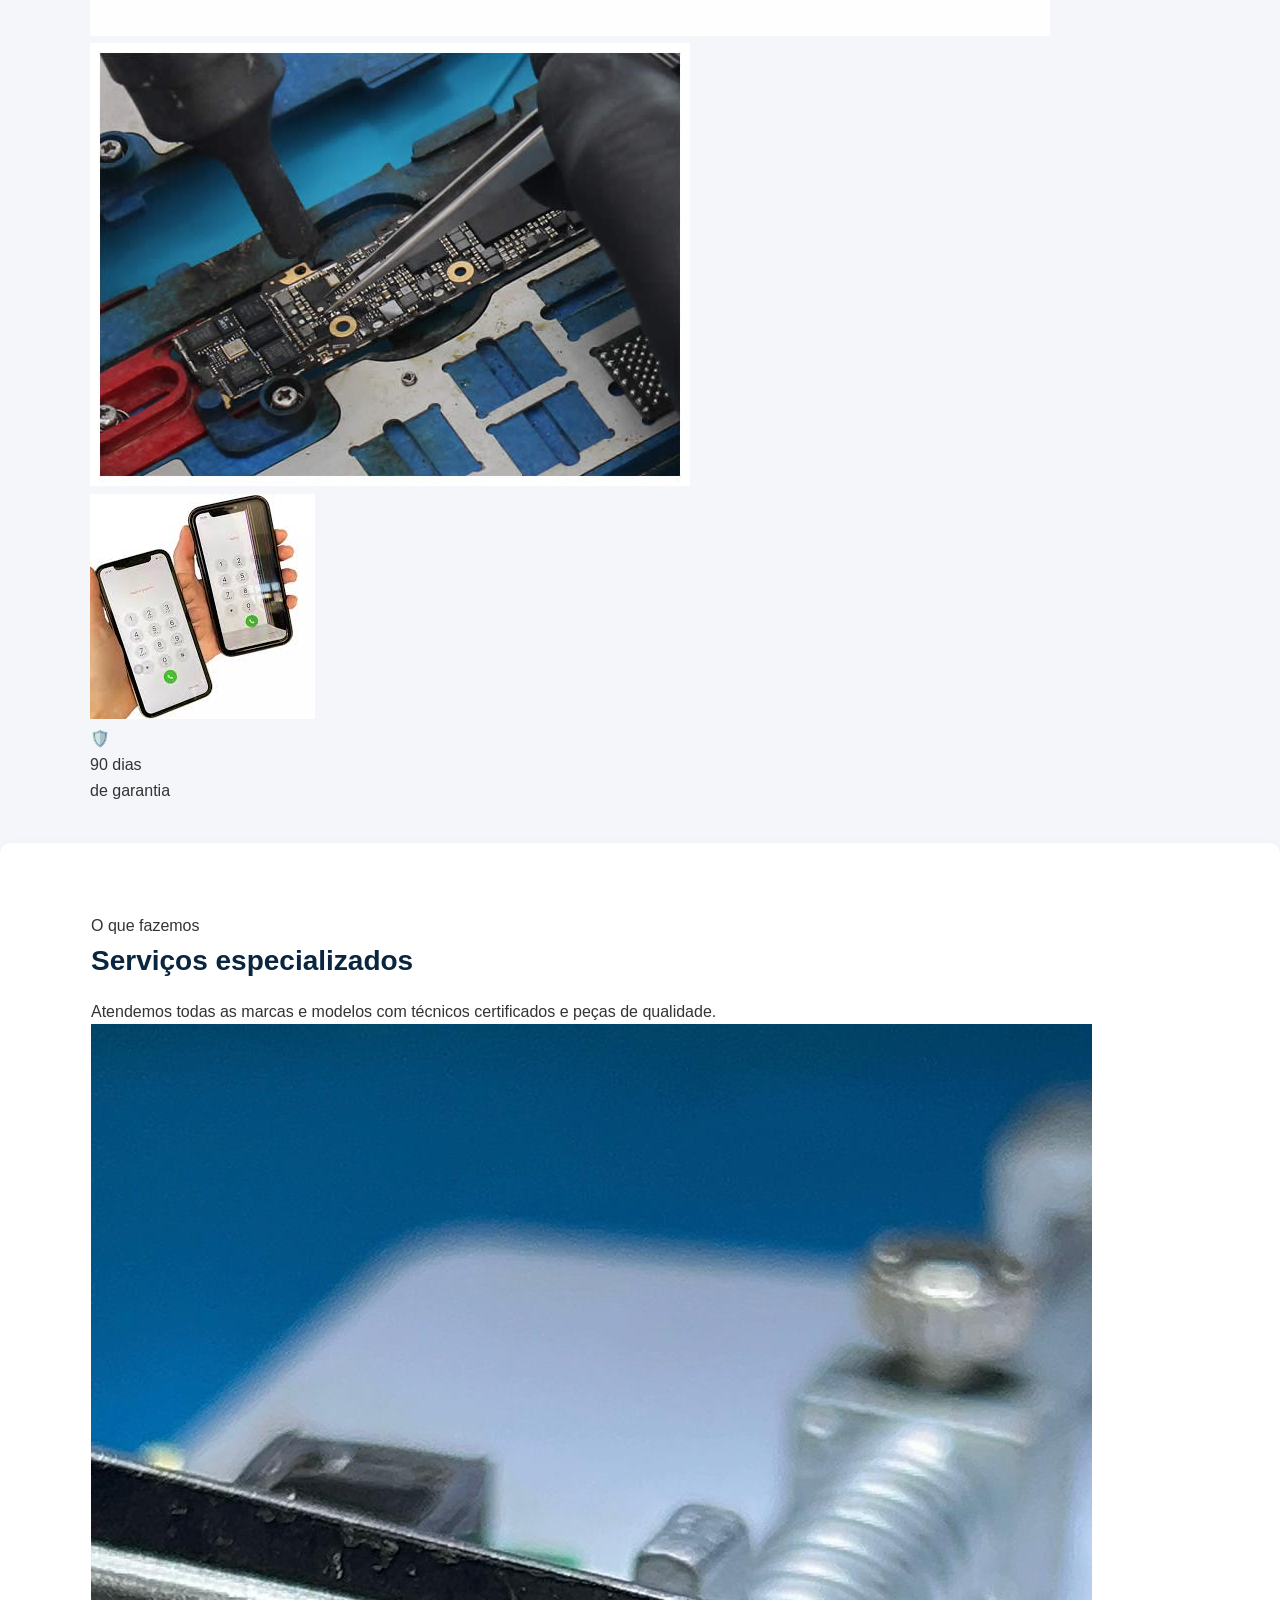
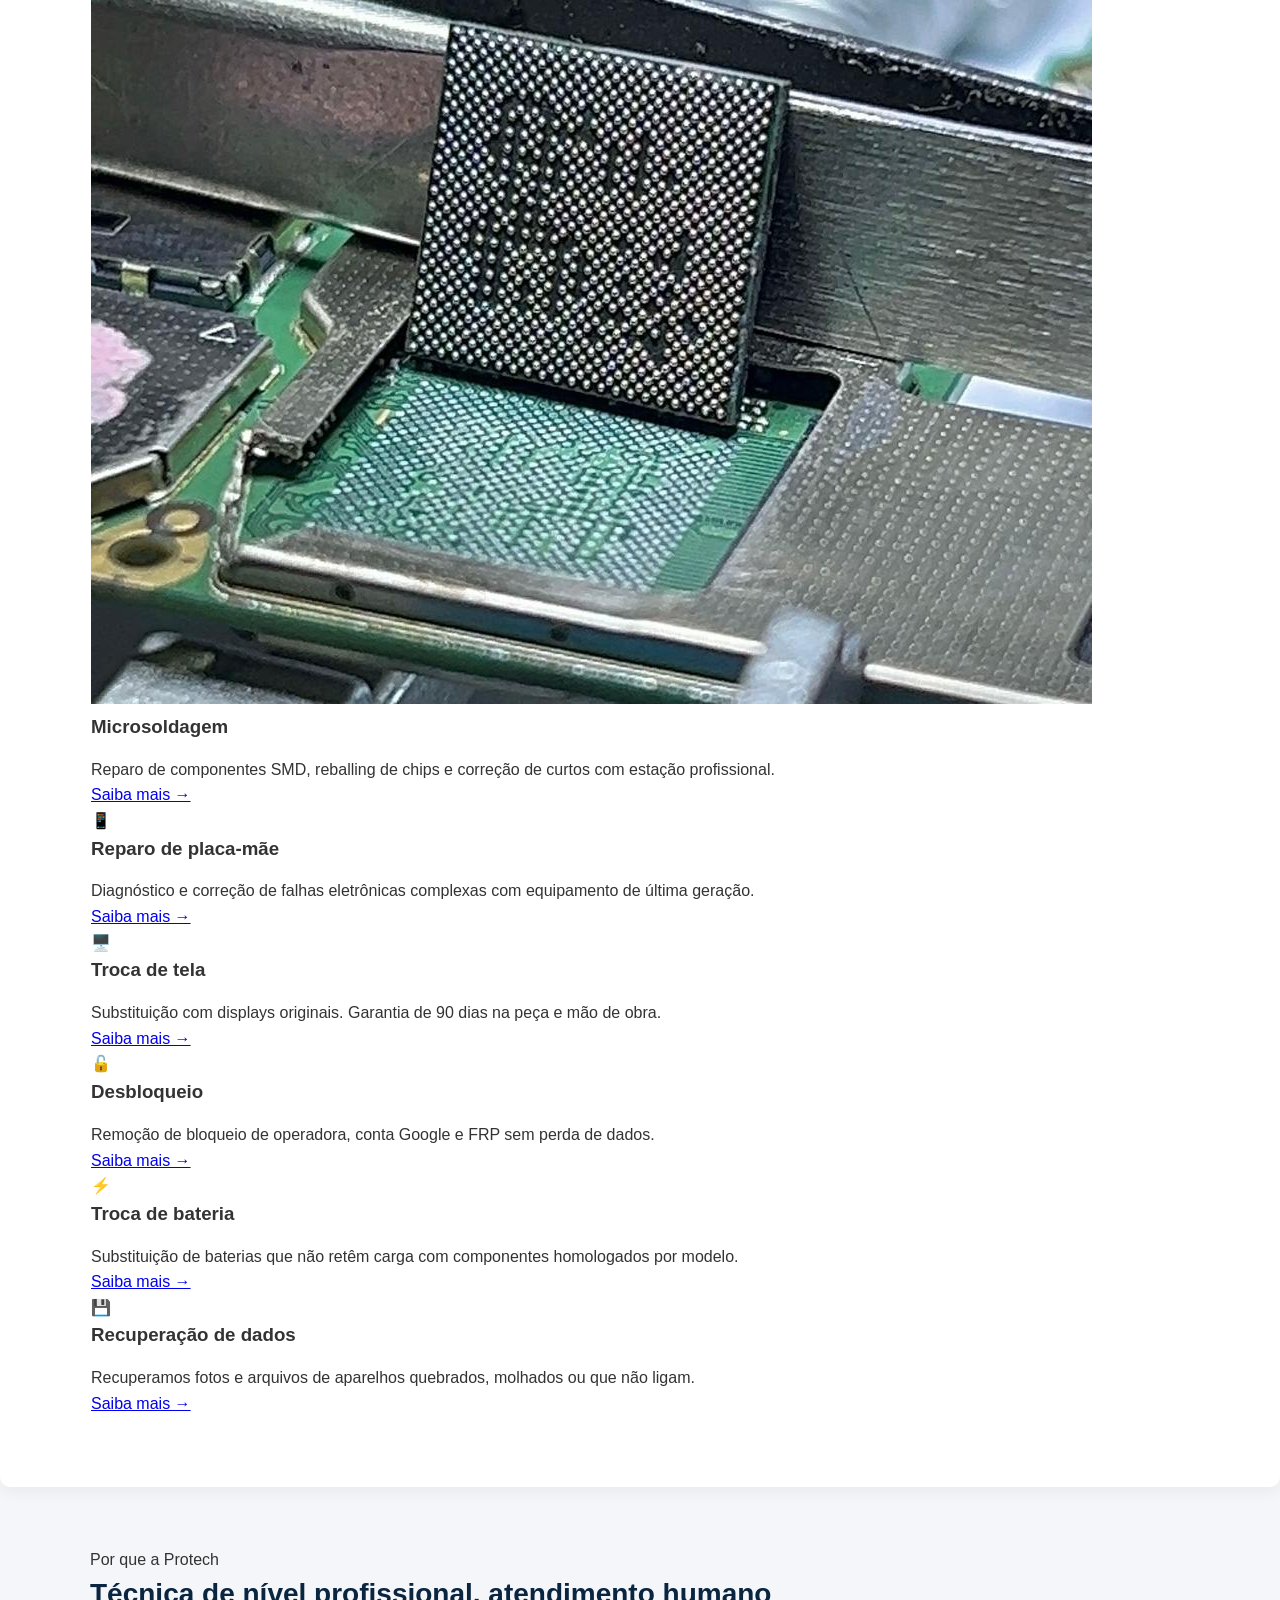
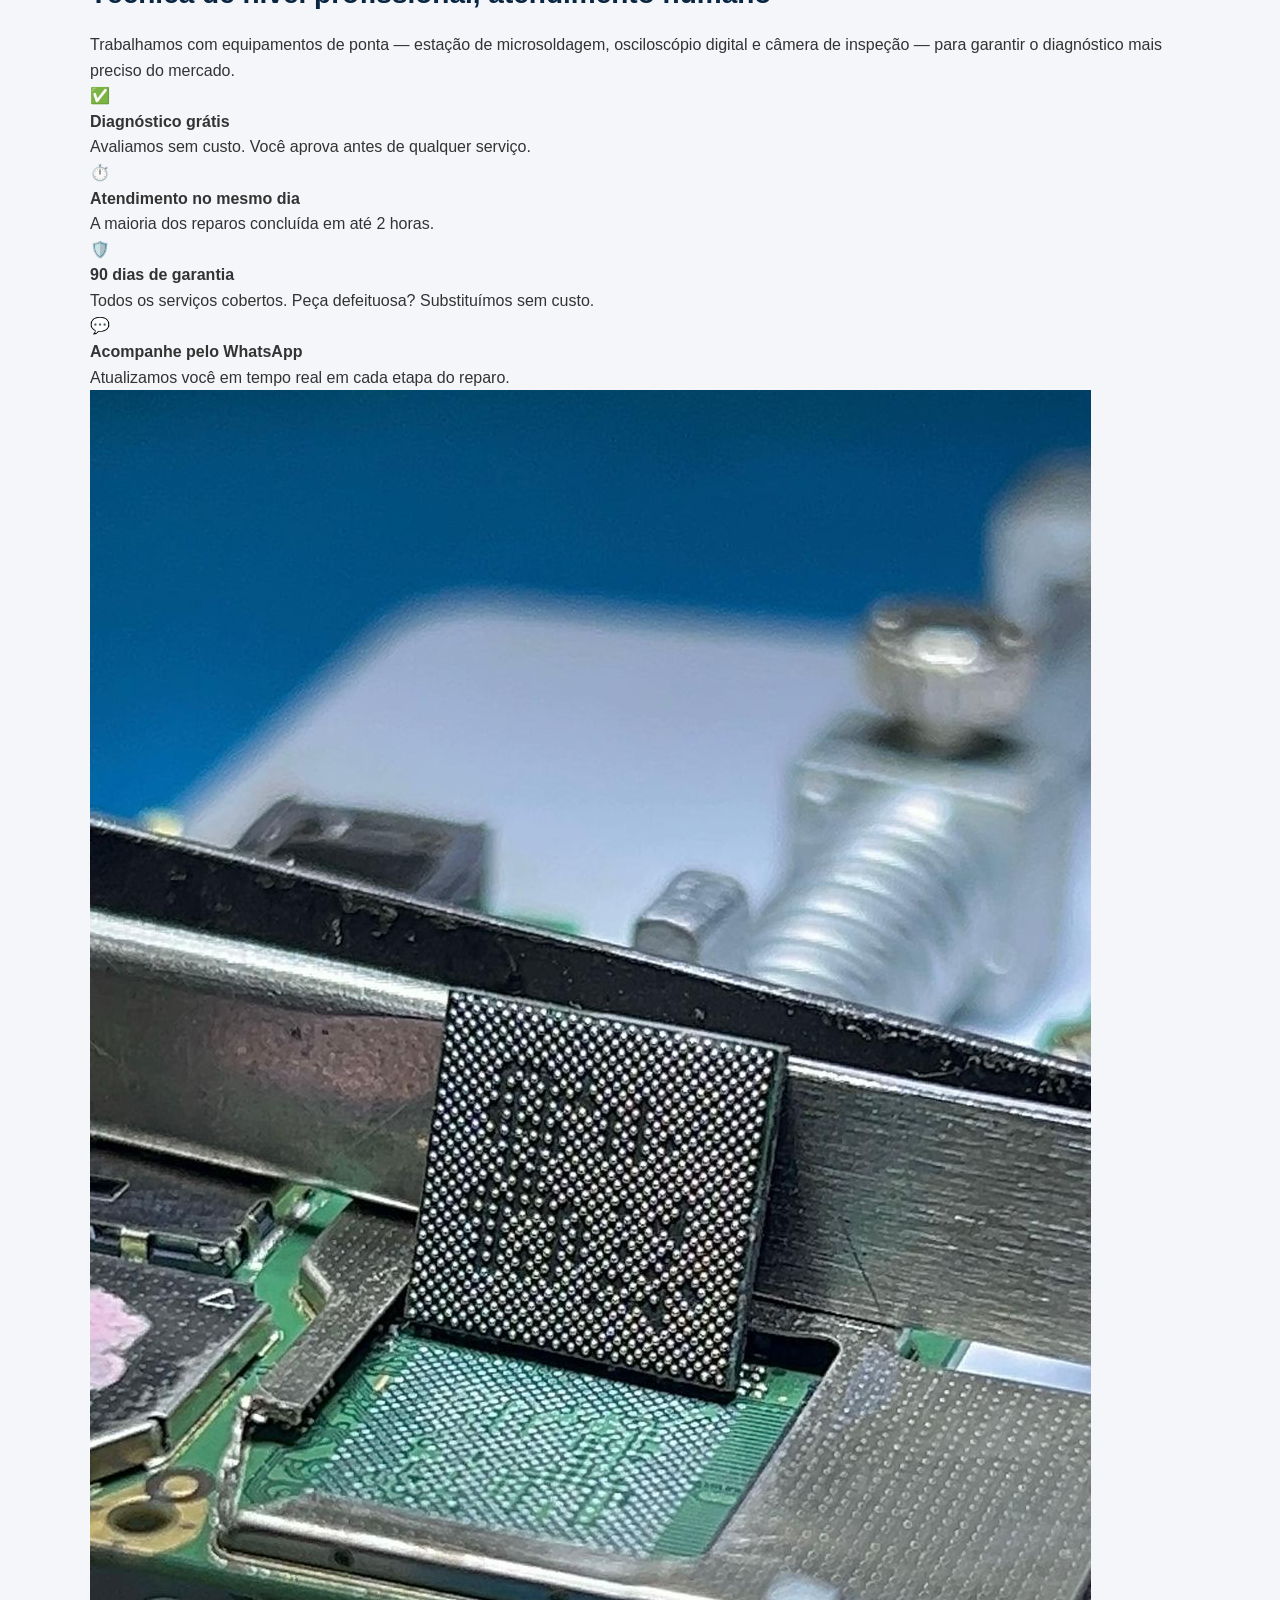
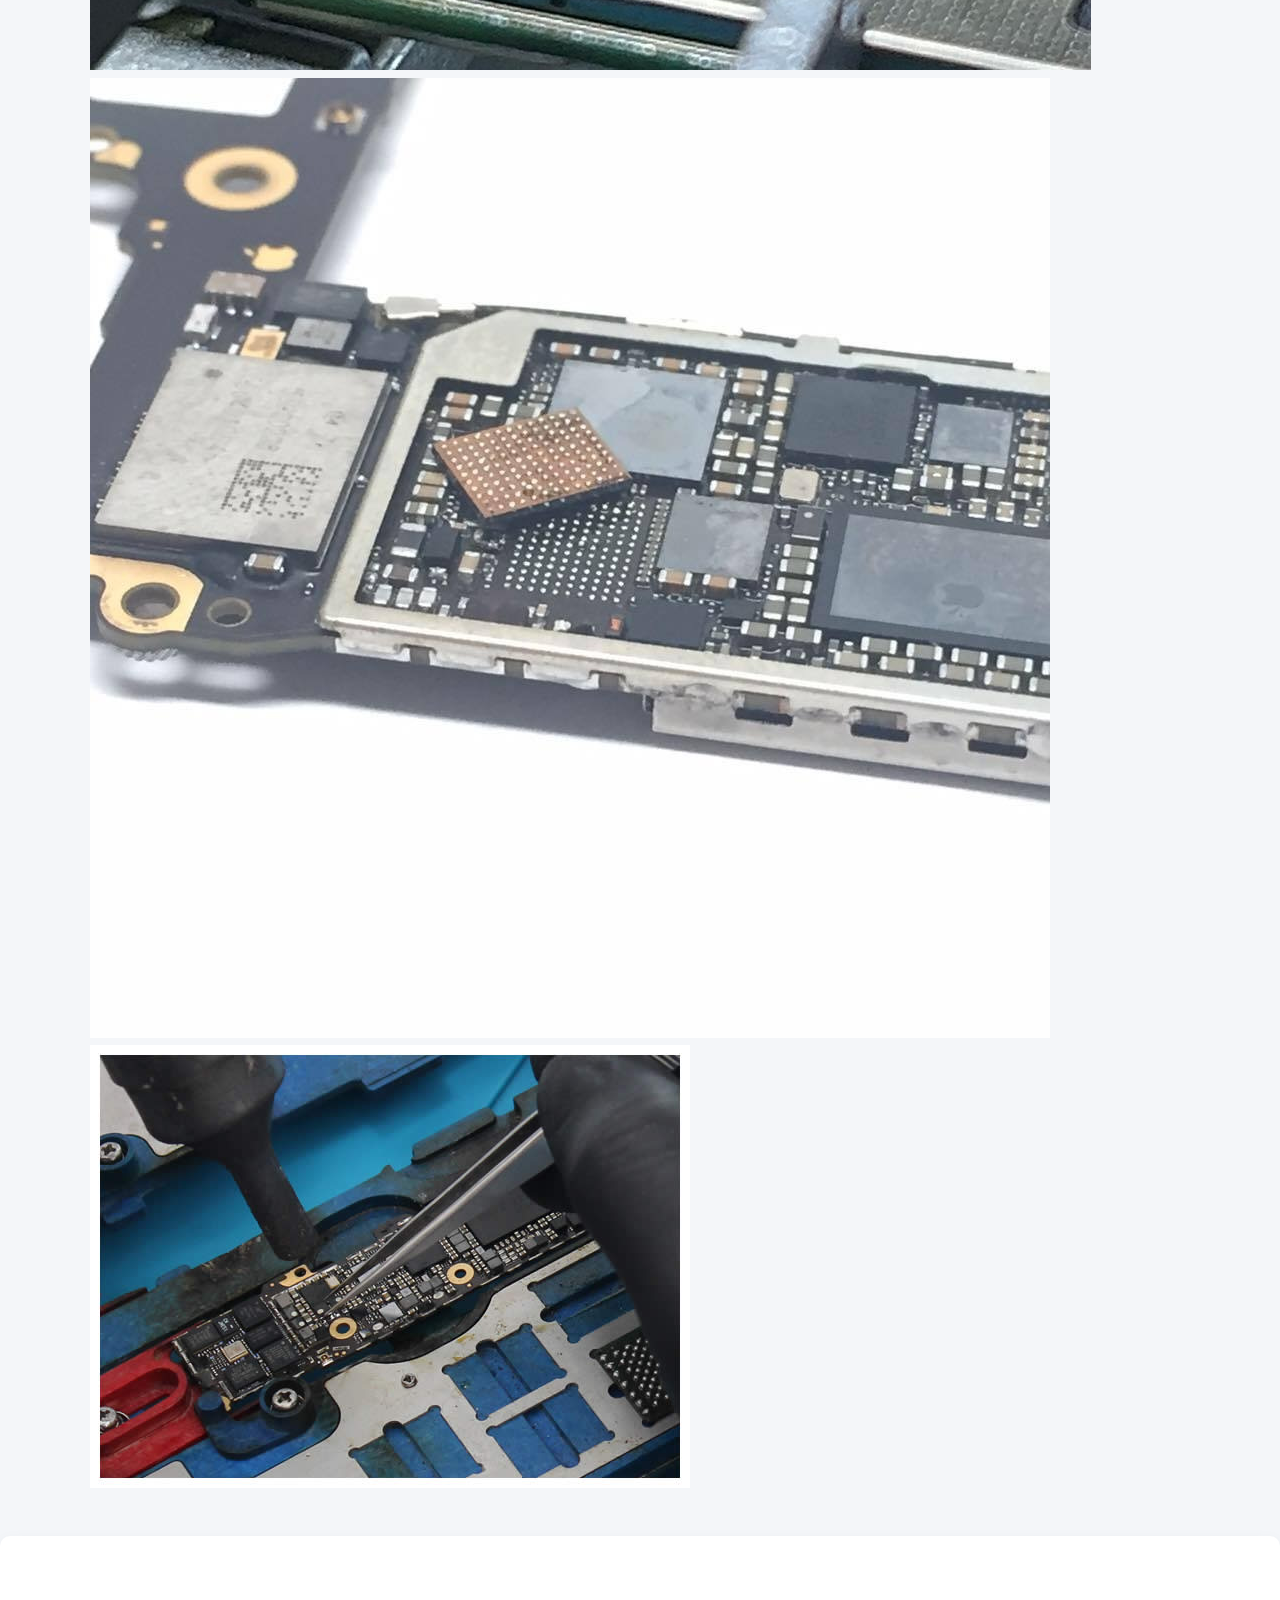
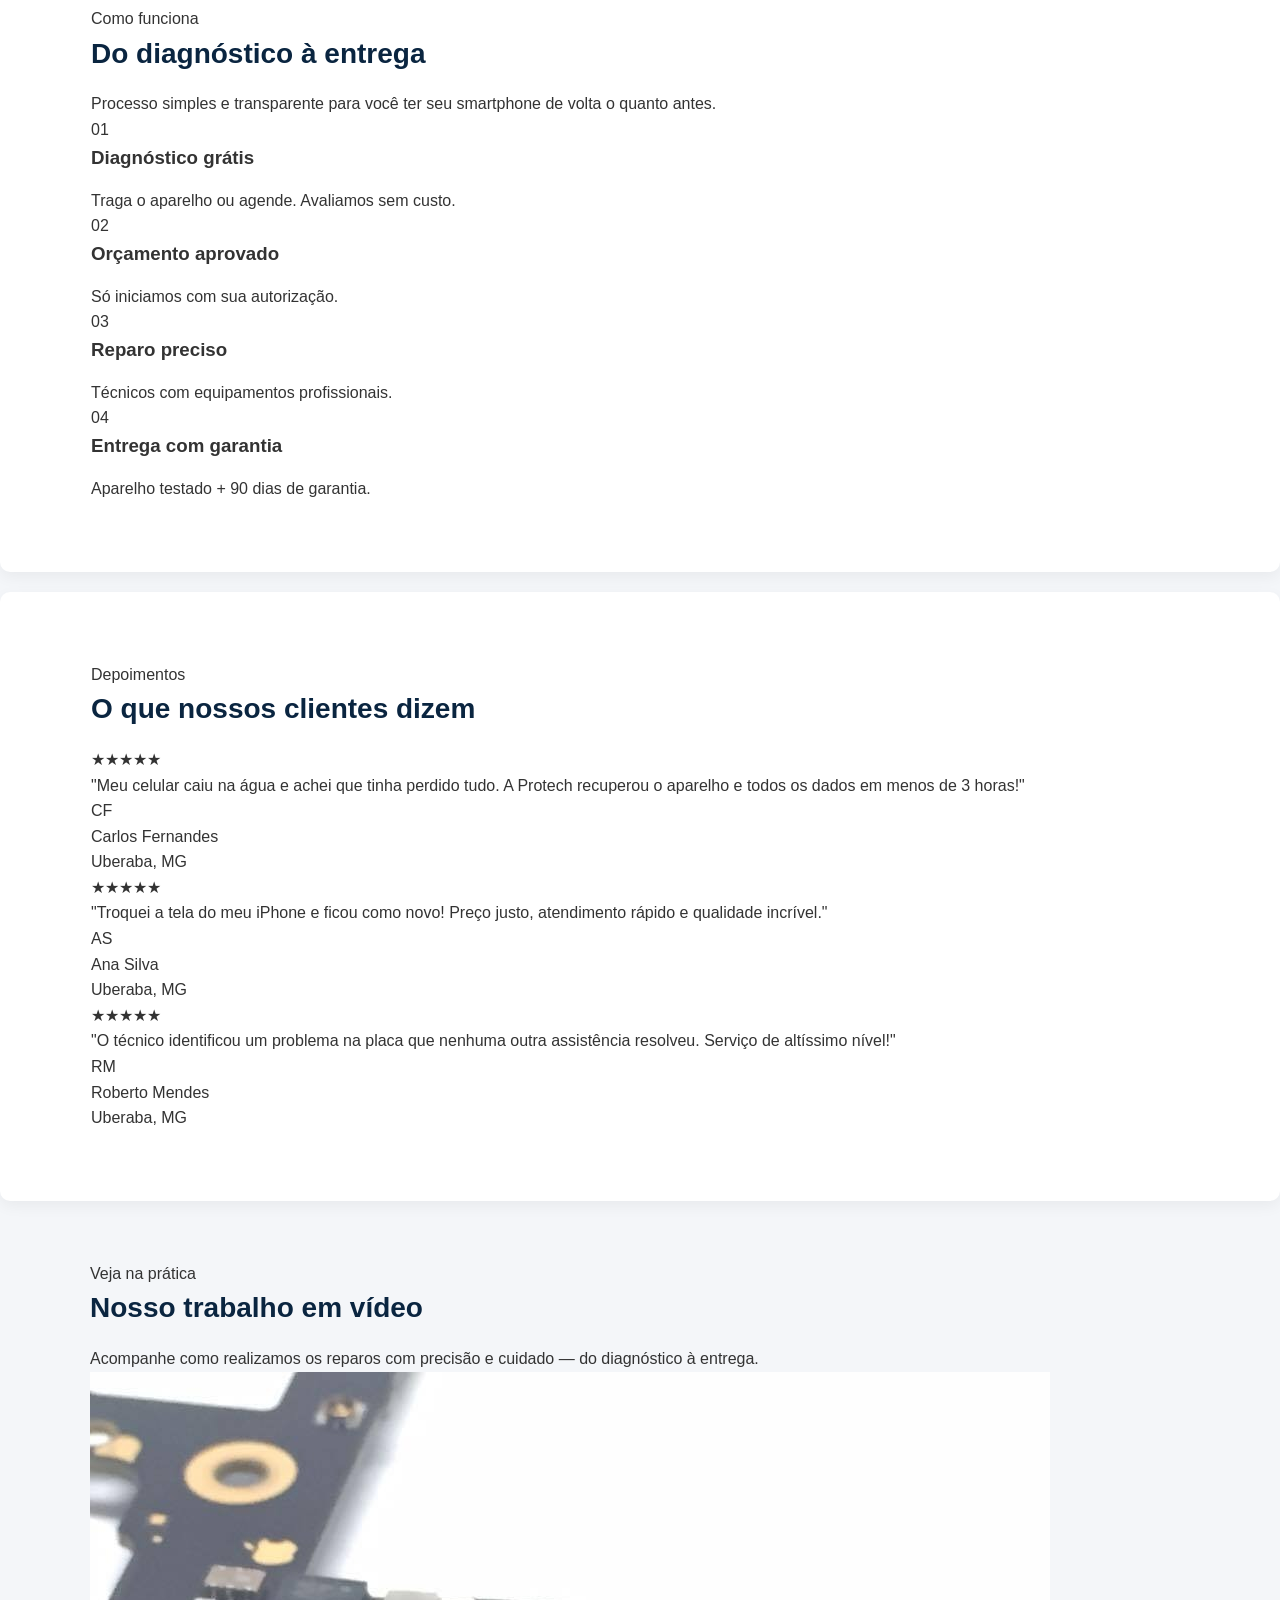
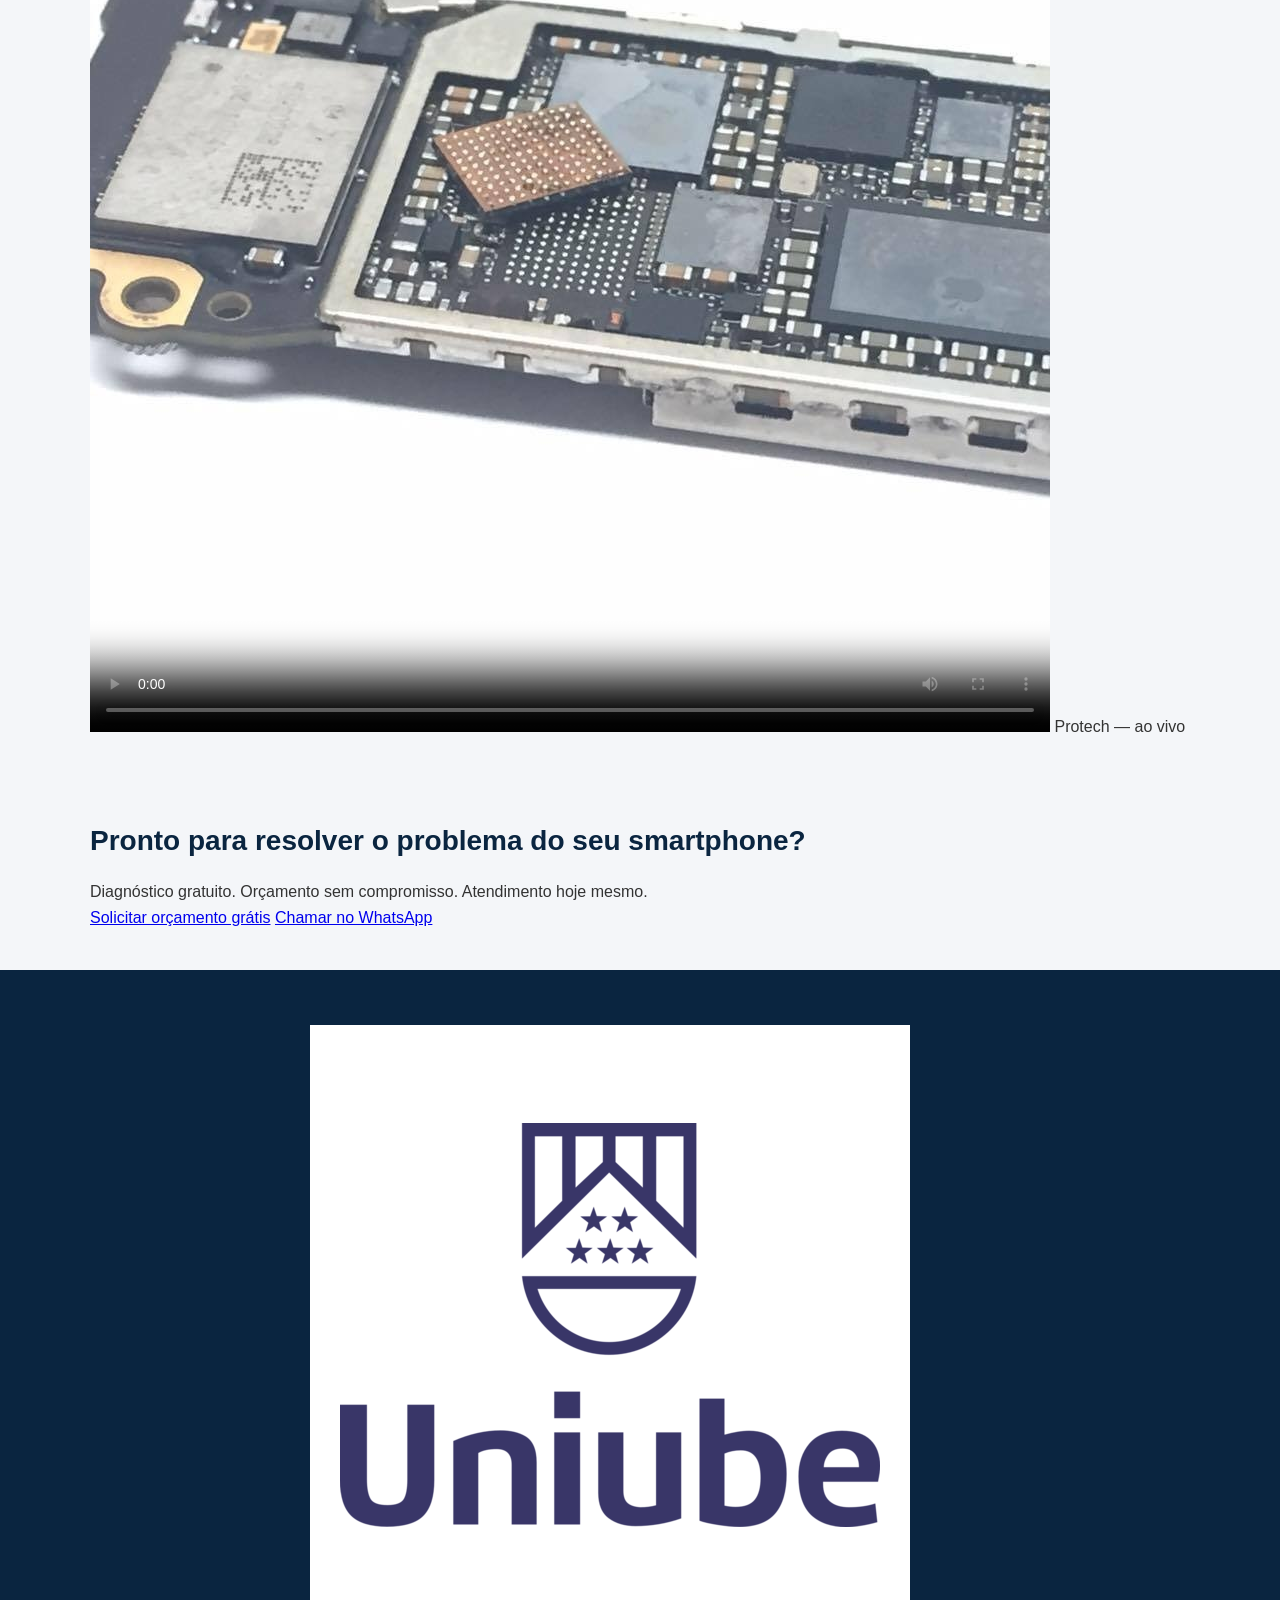
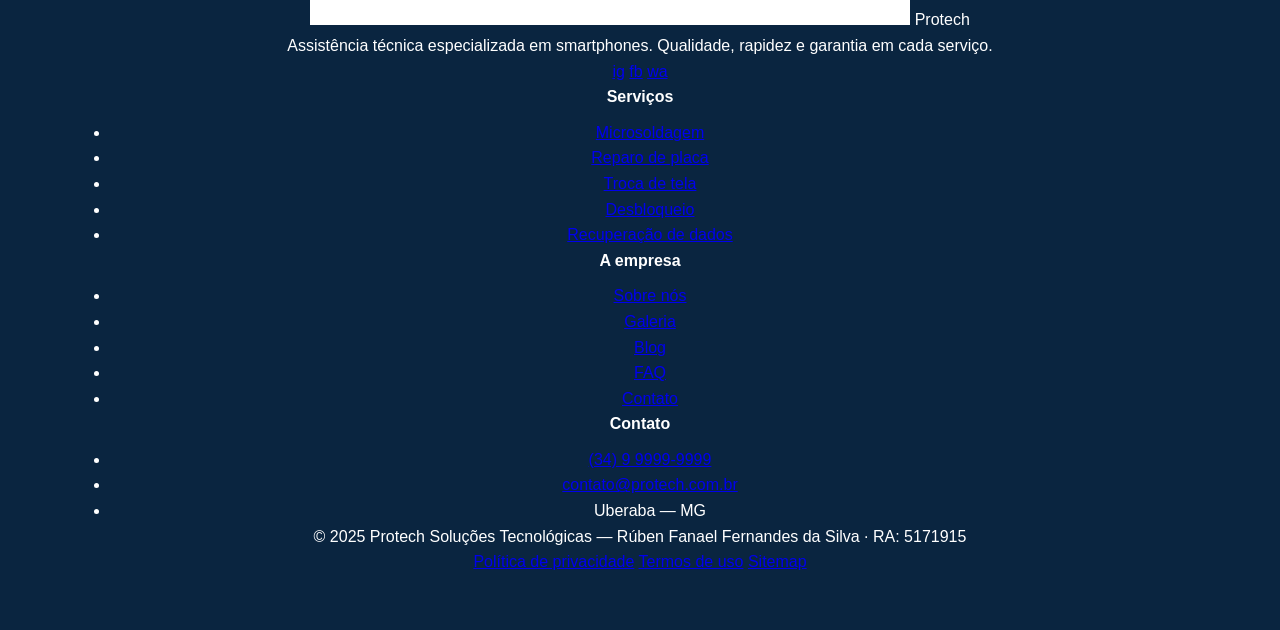
==== commit ae190c78: "Update index.html" ====
--- a/index.html
+++ b/index.html
@@ -3,647 +3,294 @@
 <head>
   <meta charset="UTF-8">
   <meta name="viewport" content="width=device-width, initial-scale=1.0">
-  <title>Protech Soluções Tecnológicas | Assistência Técnica em Smartphones</title>
-  <meta name="description" content="Assistência técnica especializada em smartphones em Uberaba-MG. Reparo de placa, microsoldagem, troca de tela, desbloqueio e recuperação de dados.">
-  <meta name="keywords" content="assistência técnica smartphone, reparo celular Uberaba, microsoldagem, troca de tela, desbloqueio celular, Protech">
-  <meta name="author" content="Rúben Fanael Fernandes da Silva">
-  <meta name="robots" content="index, follow">
-  <meta property="og:type" content="website">
-  <meta property="og:url" content="https://fanael08.github.io/Protech-Assistencia/">
-  <meta property="og:title" content="Protech Soluções Tecnológicas">
-  <meta property="og:description" content="Assistência técnica especializada em smartphones em Uberaba-MG.">
-  <meta property="twitter:card" content="summary_large_image">
+  <title>Início | Protech Soluções Tecnológicas</title>
+  <meta name="description" content="Protech Soluções Tecnológicas — assistência técnica especializada em smartphones em Uberaba-MG.">
   <meta name="google-site-verification" content="Wdn0cmDSu0WnmEnq42dpMQcoEYLxqeFj44bf13Go5Dc">
-
   <link rel="preconnect" href="https://fonts.googleapis.com">
   <link rel="preconnect" href="https://fonts.gstatic.com" crossorigin>
   <link href="https://fonts.googleapis.com/css2?family=Inter:wght@400;500;600;700&family=Space+Grotesk:wght@500;700&display=swap" rel="stylesheet">
-
+  <link rel="stylesheet" href="css/style.css">
   <script async src="https://www.googletagmanager.com/gtag/js?id=G-75MZSPFQYX"></script>
-  <script>
-    window.dataLayer = window.dataLayer || [];
-    function gtag(){dataLayer.push(arguments);}
-    gtag('js', new Date());
-    gtag('config', 'G-75MZSPFQYX');
-  </script>
-
-  <script type="application/ld+json">
-  {"@context":"https://schema.org","@type":"LocalBusiness","name":"Protech Soluções Tecnológicas","url":"https://fanael08.github.io/Protech-Assistencia/","address":{"@type":"PostalAddress","addressLocality":"Uberaba","addressRegion":"MG","addressCountry":"BR"}}
-  </script>
-
-  <style>
-    :root {
-      --color-primary:     #0A1628;
-      --color-secondary:   #1A3A6E;
-      --color-accent:      #0EA5E9;
-      --color-accent-dark: #0284C7;
-      --color-success:     #10B981;
-      --color-bg:          #F8FAFC;
-      --color-surface:     #FFFFFF;
-      --color-border:      #E2E8F0;
-      --color-text:        #0F172A;
-      --color-text-muted:  #64748B;
-      --font-display: 'Space Grotesk', sans-serif;
-      --font-body:    'Inter', sans-serif;
-      --radius-sm:   6px;
-      --radius-md:   12px;
-      --radius-lg:   20px;
-      --radius-full: 9999px;
-      --shadow-sm: 0 1px 3px rgba(0,0,0,.06);
-      --shadow-md: 0 4px 16px rgba(0,0,0,.08);
-      --shadow-lg: 0 12px 40px rgba(0,0,0,.10);
-      --max-w: 1140px;
-      --section-gap: 88px;
-    }
-    *, *::before, *::after { box-sizing: border-box; margin: 0; padding: 0; }
-    html { scroll-behavior: smooth; }
-    body { font-family: var(--font-body); font-size: 16px; line-height: 1.7; color: var(--color-text); background: var(--color-bg); -webkit-font-smoothing: antialiased; }
-    img { max-width: 100%; display: block; }
-    a { text-decoration: none; color: inherit; }
-    ul { list-style: none; }
-    .container { width: 100%; max-width: var(--max-w); margin-inline: auto; padding-inline: 24px; }
-    .display-xl { font-family: var(--font-display); font-size: clamp(2.2rem, 5vw, 3.6rem); font-weight: 700; line-height: 1.1; letter-spacing: -0.02em; }
-    .display-lg { font-family: var(--font-display); font-size: clamp(1.7rem, 3.5vw, 2.4rem); font-weight: 700; line-height: 1.2; letter-spacing: -0.015em; }
-    .section-label { font-size: 0.75rem; font-weight: 600; letter-spacing: 0.12em; text-transform: uppercase; color: var(--color-accent); display: block; margin-bottom: 10px; }
-    .btn { display: inline-flex; align-items: center; gap: 8px; padding: 12px 24px; border-radius: var(--radius-full); font-family: var(--font-body); font-size: 0.9375rem; font-weight: 600; cursor: pointer; transition: all 0.2s ease; border: none; }
-    .btn-primary { background: var(--color-accent); color: #fff; }
-    .btn-primary:hover { background: var(--color-accent-dark); transform: translateY(-1px); box-shadow: 0 6px 20px rgba(14,165,233,.35); }
-    .btn-outline { background: transparent; color: var(--color-primary); border: 1.5px solid var(--color-border); }
-    .btn-outline:hover { border-color: var(--color-accent); color: var(--color-accent); }
-    .btn-white { background: #fff; color: var(--color-primary); }
-    .btn-white:hover { background: #F1F5F9; transform: translateY(-1px); }
-
-    /* HEADER */
-    .header { position: sticky; top: 0; z-index: 200; background: rgba(255,255,255,0.92); backdrop-filter: blur(16px); -webkit-backdrop-filter: blur(16px); border-bottom: 1px solid var(--color-border); }
-    .header-inner { display: flex; align-items: center; justify-content: space-between; height: 68px; gap: 16px; }
-    .logo { display: flex; align-items: center; gap: 10px; }
-    .logo img { height: 36px; width: auto; object-fit: contain; }
-    .logo-text { font-family: var(--font-display); font-weight: 700; font-size: 1.05rem; color: var(--color-primary); white-space: nowrap; }
-    .logo-text span { color: var(--color-accent); }
-    .nav-menu { display: flex; align-items: center; gap: 2px; }
-    .nav-menu a { padding: 7px 13px; border-radius: var(--radius-sm); font-size: 0.875rem; font-weight: 500; color: var(--color-text-muted); transition: all 0.15s; white-space: nowrap; }
-    .nav-menu a:hover { color: var(--color-primary); background: #F1F5F9; }
-    .nav-menu a.active { color: var(--color-accent); background: #EFF6FF; }
-    .nav-cta { flex-shrink: 0; }
-
-    /* HAMBURGER */
-    .hamburger { display: none; flex-direction: column; justify-content: center; align-items: center; gap: 5px; width: 42px; height: 42px; background: none; border: 1.5px solid var(--color-border); border-radius: var(--radius-sm); cursor: pointer; padding: 0; flex-shrink: 0; }
-    .hamburger span { display: block; width: 20px; height: 2px; background: var(--color-primary); border-radius: 2px; transition: all 0.25s ease; transform-origin: center; }
-    .hamburger.open span:nth-child(1) { transform: translateY(7px) rotate(45deg); }
-    .hamburger.open span:nth-child(2) { opacity: 0; transform: scaleX(0); }
-    .hamburger.open span:nth-child(3) { transform: translateY(-7px) rotate(-45deg); }
-
-    /* MOBILE NAV */
-    .mobile-nav { display: none; position: absolute; top: 68px; left: 0; right: 0; background: #fff; border-bottom: 1px solid var(--color-border); box-shadow: 0 8px 24px rgba(0,0,0,.08); z-index: 199; padding: 8px 24px 20px; }
-    .mobile-nav.open { display: block; }
-    .mobile-nav a { display: block; padding: 13px 0; font-size: 1rem; font-weight: 500; color: var(--color-text-muted); border-bottom: 1px solid var(--color-border); transition: color 0.15s; }
-    .mobile-nav a:last-of-type { border-bottom: none; margin-bottom: 0; }
-    .mobile-nav a:hover { color: var(--color-accent); }
-    .mobile-nav .m-cta { margin-top: 16px; display: flex; }
-
-    /* HERO */
-    .hero { padding: 80px 0 68px; background: linear-gradient(160deg, #EFF6FF 0%, var(--color-bg) 55%); }
-    .hero-inner { display: grid; grid-template-columns: 1fr 1fr; gap: 60px; align-items: center; }
-    .hero-eyebrow { display: flex; align-items: center; gap: 8px; margin-bottom: 18px; }
-    .eyebrow-dot { width: 8px; height: 8px; border-radius: 50%; background: var(--color-success); animation: pulse 2s ease infinite; }
-    @keyframes pulse {
-      0%, 100% { box-shadow: 0 0 0 0 rgba(16,185,129,.4); }
-      50%       { box-shadow: 0 0 0 8px rgba(16,185,129,0); }
-    }
-    .eyebrow-text { font-size: 0.875rem; font-weight: 600; color: var(--color-success); }
-    .hero h1 { color: var(--color-primary); margin-bottom: 18px; }
-    .hero h1 .accent { color: var(--color-accent); }
-    .hero-desc { font-size: 1.0625rem; color: var(--color-text-muted); margin-bottom: 32px; max-width: 460px; }
-    .hero-actions { display: flex; gap: 12px; flex-wrap: wrap; }
-    .hero-stats { display: flex; gap: 28px; margin-top: 40px; padding-top: 28px; border-top: 1px solid var(--color-border); flex-wrap: wrap; }
-    .stat-num { font-family: var(--font-display); font-size: 1.75rem; font-weight: 700; color: var(--color-primary); line-height: 1; }
-    .stat-label { font-size: 0.8125rem; color: var(--color-text-muted); margin-top: 4px; }
-
-    /* Fotos hero */
-    .photo-grid { display: grid; grid-template-columns: 1fr 1fr; gap: 10px; }
-    .photo-main { grid-column: 1 / -1; border-radius: var(--radius-lg); overflow: hidden; height: 220px; box-shadow: var(--shadow-md); }
-    .photo-main img { width: 100%; height: 100%; object-fit: cover; transition: transform 0.4s ease; }
-    .photo-main:hover img { transform: scale(1.03); }
-    .photo-small { border-radius: var(--radius-md); overflow: hidden; height: 140px; box-shadow: var(--shadow-sm); }
-    .photo-small img { width: 100%; height: 100%; object-fit: cover; transition: transform 0.4s ease; }
-    .photo-small:hover img { transform: scale(1.05); }
-    .photo-badge { position: absolute; bottom: -8px; right: 8px; background: #fff; border: 1px solid var(--color-border); border-radius: var(--radius-md); padding: 10px 14px; box-shadow: var(--shadow-md); display: flex; align-items: center; gap: 10px; font-size: 0.8125rem; }
-    .hero-visual { position: relative; }
-    .badge-icon { width: 36px; height: 36px; border-radius: 8px; background: #EAF3DE; display: flex; align-items: center; justify-content: center; font-size: 1.125rem; }
-    .badge-val { font-weight: 700; color: var(--color-primary); font-family: var(--font-display); font-size: 1rem; }
-    .badge-lbl { font-size: 0.75rem; color: var(--color-text-muted); }
-
-    /* SEÇÃO */
-    .section { padding: var(--section-gap) 0; }
-    .section-header { text-align: center; max-width: 600px; margin: 0 auto 52px; }
-    .section-header p { font-size: 1.0625rem; color: var(--color-text-muted); margin-top: 10px; }
-
-    /* SERVIÇOS */
-    .services-grid { display: grid; grid-template-columns: repeat(3, 1fr); gap: 20px; }
-    .service-card { background: var(--color-surface); border: 1px solid var(--color-border); border-radius: var(--radius-lg); padding: 28px 24px; transition: all 0.25s ease; position: relative; overflow: hidden; }
-    .service-card::after { content: ''; position: absolute; top: 0; left: 0; right: 0; height: 3px; background: var(--color-accent); transform: scaleX(0); transform-origin: left; transition: transform 0.3s ease; }
-    .service-card:hover { border-color: transparent; box-shadow: var(--shadow-lg); transform: translateY(-4px); }
-    .service-card:hover::after { transform: scaleX(1); }
-    .service-icon { width: 48px; height: 48px; border-radius: var(--radius-md); background: #EFF6FF; display: flex; align-items: center; justify-content: center; margin-bottom: 18px; font-size: 1.375rem; overflow: hidden; }
-    .service-icon img { width: 100%; height: 100%; object-fit: cover; }
-    .service-card h3 { font-family: var(--font-display); font-size: 1.0625rem; font-weight: 700; color: var(--color-primary); margin-bottom: 8px; }
-    .service-card p { font-size: 0.9375rem; color: var(--color-text-muted); line-height: 1.6; margin-bottom: 18px; }
-    .service-link { font-size: 0.875rem; font-weight: 600; color: var(--color-accent); display: inline-flex; align-items: center; gap: 4px; transition: gap 0.2s; }
-    .service-link:hover { gap: 8px; }
-
-    /* POR QUÊ */
-    .why-section { background: var(--color-primary); padding: var(--section-gap) 0; }
-    .why-inner { display: grid; grid-template-columns: 1fr 1fr; gap: 72px; align-items: center; }
-    .why-content .section-label { color: #60A5FA; }
-    .why-content h2 { color: #fff; margin-bottom: 14px; }
-    .why-content > p { color: #94A3B8; font-size: 1rem; margin-bottom: 32px; line-height: 1.7; }
-    .features { display: flex; flex-direction: column; gap: 18px; }
-    .feature { display: flex; gap: 14px; align-items: flex-start; }
-    .feature-icon { width: 40px; height: 40px; border-radius: 10px; background: rgba(14,165,233,.12); border: 1px solid rgba(14,165,233,.2); display: flex; align-items: center; justify-content: center; font-size: 1.125rem; flex-shrink: 0; }
-    .feature h4 { font-weight: 600; font-size: 0.9375rem; color: #fff; margin-bottom: 3px; }
-    .feature p { font-size: 0.875rem; color: #94A3B8; line-height: 1.55; }
-    .why-gallery { display: grid; grid-template-columns: 1fr 1fr; grid-template-rows: 200px 160px; gap: 10px; }
-    .g-main { grid-column: 1 / -1; border-radius: var(--radius-md); overflow: hidden; }
-    .g-main img, .g-small img { width: 100%; height: 100%; object-fit: cover; filter: brightness(.85); transition: filter 0.3s; }
-    .g-main:hover img, .g-small:hover img { filter: brightness(1); }
-    .g-small { border-radius: var(--radius-md); overflow: hidden; }
-
-    /* PROCESSO */
-    .process-grid { display: grid; grid-template-columns: repeat(4, 1fr); gap: 0; position: relative; }
-    .process-grid::before { content: ''; position: absolute; top: 35px; left: 12.5%; right: 12.5%; height: 1px; background: linear-gradient(90deg, var(--color-border), var(--color-accent), var(--color-border)); }
-    .process-step { text-align: center; padding: 0 12px; }
-    .process-num { width: 70px; height: 70px; border-radius: 50%; background: #fff; border: 2px solid var(--color-border); display: flex; align-items: center; justify-content: center; margin: 0 auto 18px; font-family: var(--font-display); font-size: 1.25rem; font-weight: 700; color: var(--color-accent); position: relative; z-index: 1; }
-    .process-step h3 { font-family: var(--font-display); font-size: 0.9375rem; font-weight: 700; color: var(--color-primary); margin-bottom: 8px; }
-    .process-step p { font-size: 0.875rem; color: var(--color-text-muted); line-height: 1.6; }
-
-    /* DEPOIMENTOS */
-    .testimonials-section { background: #F8FAFC; }
-    .testimonials-grid { display: grid; grid-template-columns: repeat(3, 1fr); gap: 20px; }
-    .testimonial-card { background: var(--color-surface); border: 1px solid var(--color-border); border-radius: var(--radius-lg); padding: 24px; }
-    .stars { color: #F59E0B; font-size: 0.875rem; margin-bottom: 14px; letter-spacing: 2px; }
-    .testimonial-text { font-size: 0.9375rem; color: var(--color-text-muted); line-height: 1.7; margin-bottom: 18px; font-style: italic; }
-    .t-author { display: flex; align-items: center; gap: 10px; }
-    .t-avatar { width: 38px; height: 38px; border-radius: 50%; background: linear-gradient(135deg, var(--color-accent), var(--color-secondary)); display: flex; align-items: center; justify-content: center; font-weight: 700; font-size: 0.8125rem; color: #fff; flex-shrink: 0; }
-    .t-name { font-weight: 600; font-size: 0.875rem; color: var(--color-primary); }
-    .t-city { font-size: 0.8125rem; color: var(--color-text-muted); }
-
-    /* VÍDEO */
-    .video-section { background: var(--color-primary); padding: var(--section-gap) 0; }
-    .video-section .section-label { color: #60A5FA; }
-    .video-section h2 { color: #fff; margin-bottom: 12px; }
-    .video-section .video-desc { color: #94A3B8; font-size: 1rem; max-width: 560px; margin: 0 auto 36px; text-align: center; }
-    .video-wrapper {
-      position: relative;
-      max-width: 820px;
-      margin: 0 auto;
-      border-radius: var(--radius-lg);
-      overflow: hidden;
-      box-shadow: 0 24px 64px rgba(0,0,0,.4);
-      background: #000;
-    }
-    .video-wrapper video {
-      width: 100%;
-      display: block;
-      border-radius: var(--radius-lg);
-    }
-    .video-overlay-badge {
-      position: absolute;
-      top: 16px;
-      left: 16px;
-      background: rgba(14,165,233,.9);
-      color: #fff;
-      font-size: 0.75rem;
-      font-weight: 600;
-      letter-spacing: .06em;
-      text-transform: uppercase;
-      padding: 5px 12px;
-      border-radius: var(--radius-full);
-    }
-
-    /* CTA */
-    .cta-section { padding: var(--section-gap) 0; }
-    .cta-inner { background: linear-gradient(135deg, var(--color-secondary), var(--color-primary)); border-radius: 24px; padding: 60px 48px; text-align: center; }
-    .cta-inner h2 { color: #fff; margin-bottom: 10px; }
-    .cta-inner p { color: #94A3B8; font-size: 1.0625rem; margin-bottom: 28px; }
-    .cta-buttons { display: flex; gap: 12px; justify-content: center; flex-wrap: wrap; }
-    .cta-accent { color: var(--color-accent); }
-    .btn-ghost-white { background: transparent; color: #fff; border: 1.5px solid rgba(255,255,255,.3); padding: 12px 24px; border-radius: var(--radius-full); font-size: 0.9375rem; font-weight: 600; display: inline-flex; align-items: center; gap: 8px; transition: all 0.2s; }
-    .btn-ghost-white:hover { border-color: #fff; background: rgba(255,255,255,.08); }
-
-    /* FOOTER */
-    .footer { background: var(--color-primary); color: #94A3B8; padding: 60px 0 28px; }
-    .footer-grid { display: grid; grid-template-columns: 2fr 1fr 1fr 1fr; gap: 40px; margin-bottom: 44px; }
-    .footer-logo { display: flex; align-items: center; gap: 10px; margin-bottom: 12px; }
-    .footer-logo img { height: 32px; width: auto; filter: brightness(0) invert(1); opacity: .85; }
-    .footer-logo .logo-text { color: #fff; }
-    .footer-brand p { font-size: 0.875rem; line-height: 1.7; max-width: 260px; }
-    .footer-social { display: flex; gap: 8px; margin-top: 16px; }
-    .s-link { width: 34px; height: 34px; border-radius: 8px; background: rgba(255,255,255,.06); border: 1px solid rgba(255,255,255,.08); display: flex; align-items: center; justify-content: center; font-size: 0.8rem; font-weight: 600; color: #94A3B8; transition: all 0.2s; }
-    .s-link:hover { background: var(--color-accent); border-color: var(--color-accent); color: #fff; }
-    .footer-col h4 { font-weight: 600; font-size: 0.875rem; color: #fff; margin-bottom: 14px; }
-    .footer-col ul { display: flex; flex-direction: column; gap: 9px; }
-    .footer-col a { font-size: 0.875rem; color: #94A3B8; transition: color 0.15s; }
-    .footer-col a:hover { color: #fff; }
-    .footer-bottom { padding-top: 28px; border-top: 1px solid rgba(255,255,255,.06); display: flex; align-items: center; justify-content: space-between; gap: 12px; flex-wrap: wrap; }
-    .footer-bottom p { font-size: 0.8125rem; }
-    .footer-bottom-links { display: flex; gap: 18px; }
-    .footer-bottom-links a { font-size: 0.8125rem; color: #64748B; transition: color 0.15s; }
-    .footer-bottom-links a:hover { color: #94A3B8; }
-
-    /* RESPONSIVO */
-    @media (max-width: 1024px) {
-      .services-grid { grid-template-columns: repeat(2, 1fr); }
-      .footer-grid { grid-template-columns: 1fr 1fr; gap: 28px; }
-    }
-    @media (max-width: 768px) {
-      :root { --section-gap: 60px; }
-      .nav-menu { display: none; }
-      .nav-cta  { display: none; }
-      .hamburger { display: flex; }
-      .hero-inner { grid-template-columns: 1fr; gap: 40px; }
-      .hero-visual { order: -1; }
-      .photo-main { height: 180px; }
-      .photo-small { height: 110px; }
-      .services-grid { grid-template-columns: 1fr; }
-      .why-inner { grid-template-columns: 1fr; gap: 40px; }
-      .why-gallery { display: none; }
-      .process-grid { grid-template-columns: 1fr 1fr; gap: 28px; }
-      .process-grid::before { display: none; }
-      .testimonials-grid { grid-template-columns: 1fr; }
-      .cta-inner { padding: 40px 24px; }
-      .footer-grid { grid-template-columns: 1fr; }
-      .footer-bottom { flex-direction: column; align-items: flex-start; }
-    }
-    @media (max-width: 480px) {
-      .process-grid { grid-template-columns: 1fr; }
-      .hero-stats { gap: 18px; }
-    }
-  </style>
+  <script>window.dataLayer=window.dataLayer||[];function gtag(){dataLayer.push(arguments);}gtag('js',new Date());gtag('config','G-75MZSPFQYX');</script>
 </head>
 <body>
-
-  <header class="header" role="banner">
-    <div class="container header-inner">
-
-      <a href="index.html" class="logo" aria-label="Protech — página inicial">
-        <img src="img/logo-uniube.png" alt="Logo Uniube">
-        <span class="logo-text">Pro<span>tech</span></span>
-      </a>
-
-      <nav aria-label="Navegação principal">
-        <ul class="nav-menu">
-          <li><a href="index.html" class="active" aria-current="page">Início</a></li>
-          <li><a href="sobre.html">Sobre</a></li>
-          <li><a href="servicos.html">Serviços</a></li>
+<header class="header" role="banner">
+  <div class="container header-inner">
+    <a href="index.html" class="logo" aria-label="Protech — início">
+      <img src="img/logo-uniube.png" alt="Logo Uniube">
+      <span class="logo-text">Pro<span>tech</span></span>
+    </a>
+    <nav aria-label="Navegação principal">
+      <ul class="nav-menu"><li><a href="index.html"  class="active" aria-current="page">Início</a></li><li><a href="sobre.html">Sobre</a></li><li><a href="servicos.html">Serviços</a></li><li><a href="fotos.html">Galeria</a></li><li><a href="links.html">Links</a></li><li><a href="listas.html">Listas</a></li><li><a href="blog.html">Blog</a></li><li><a href="faq.html">FAQ</a></li></ul>
+    </nav>
+    <div class="nav-cta">
+      <a href="contato.html" class="btn btn-primary">Solicitar orçamento</a>
+    </div>
+    <button class="hamburger" id="hamburger" aria-label="Abrir menu" aria-expanded="false" aria-controls="mobile-nav">
+      <span></span><span></span><span></span>
+    </button>
+  </div>
+  <nav class="mobile-nav" id="mobile-nav" aria-label="Menu mobile">
+    <a href="index.html">Início</a><a href="sobre.html">Sobre</a><a href="servicos.html">Serviços</a>
+    <a href="fotos.html">Galeria</a><a href="links.html">Links</a><a href="listas.html">Listas</a>
+    <a href="blog.html">Blog</a><a href="faq.html">FAQ</a>
+    <div class="m-cta">
+      <a href="contato.html" class="btn btn-primary" style="width:100%;justify-content:center;">Solicitar orçamento</a>
+    </div>
+  </nav>
+</header>
+<main id="main">
+
+  <section class="hero" aria-labelledby="hero-heading">
+    <div class="container">
+      <div class="hero-inner">
+        <div>
+          <div class="hero-eyebrow">
+            <div class="eyebrow-dot" aria-hidden="true"></div>
+            <span class="eyebrow-text">Aberto agora — Uberaba, MG</span>
+          </div>
+          <h1 id="hero-heading" class="display-xl">
+            Seu smartphone<br>em <span class="accent">mãos especializadas</span>
+          </h1>
+          <p class="hero-desc">Assistência técnica de alta precisão: reparo de placa-mãe, microsoldagem, troca de tela e recuperação de dados. Diagnóstico grátis, atendimento no mesmo dia.</p>
+          <div class="hero-actions">
+            <a href="contato.html" class="btn btn-primary">Solicitar orçamento</a>
+            <a href="servicos.html" class="btn btn-outline">Ver serviços</a>
+          </div>
+          <div class="hero-stats" aria-label="Números da Protech">
+            <div><div class="stat-num">500+</div><div class="stat-label">Dispositivos reparados</div></div>
+            <div><div class="stat-num">98%</div><div class="stat-label">Clientes satisfeitos</div></div>
+            <div><div class="stat-num">90 dias</div><div class="stat-label">Garantia</div></div>
+          </div>
+        </div>
+        <div class="hero-visual" aria-hidden="true">
+          <div class="photo-grid">
+            <div class="photo-main"><img src="img/reparo1.jpg" alt="Técnico realizando reparo"></div>
+            <div class="photo-small"><img src="img/reparo2.jpg" alt="Reparo de placa-mãe"></div>
+            <div class="photo-small"><img src="img/reparo3.jpg" alt="Microsoldagem"></div>
+          </div>
+          <div class="photo-badge">
+            <div class="badge-icon">🛡️</div>
+            <div><div class="badge-val">90 dias</div><div class="badge-lbl">de garantia</div></div>
+          </div>
+        </div>
+      </div>
+    </div>
+  </section>
+
+  <section class="section" aria-labelledby="services-heading">
+    <div class="container">
+      <div class="section-header">
+        <span class="section-label">O que fazemos</span>
+        <h2 id="services-heading" class="display-lg">Serviços especializados</h2>
+        <p>Atendemos todas as marcas e modelos com técnicos certificados e peças de qualidade.</p>
+      </div>
+      <div class="services-grid">
+        <article class="service-card">
+          <div class="service-icon"><img src="img/microsolda.png" alt=""></div>
+          <h3>Microsoldagem</h3>
+          <p>Reparo de componentes SMD, reballing de chips e correção de curtos com estação profissional.</p>
+          <a href="servicos.html" class="service-link">Saiba mais →</a>
+        </article>
+        <article class="service-card">
+          <div class="service-icon">📱</div>
+          <h3>Reparo de placa-mãe</h3>
+          <p>Diagnóstico e correção de falhas eletrônicas complexas com equipamento de última geração.</p>
+          <a href="servicos.html" class="service-link">Saiba mais →</a>
+        </article>
+        <article class="service-card">
+          <div class="service-icon">🖥️</div>
+          <h3>Troca de tela</h3>
+          <p>Substituição com displays originais. Garantia de 90 dias na peça e mão de obra.</p>
+          <a href="servicos.html" class="service-link">Saiba mais →</a>
+        </article>
+        <article class="service-card">
+          <div class="service-icon">🔓</div>
+          <h3>Desbloqueio</h3>
+          <p>Remoção de bloqueio de operadora, conta Google e FRP sem perda de dados.</p>
+          <a href="servicos.html" class="service-link">Saiba mais →</a>
+        </article>
+        <article class="service-card">
+          <div class="service-icon">⚡</div>
+          <h3>Troca de bateria</h3>
+          <p>Substituição de baterias que não retêm carga com componentes homologados por modelo.</p>
+          <a href="servicos.html" class="service-link">Saiba mais →</a>
+        </article>
+        <article class="service-card">
+          <div class="service-icon">💾</div>
+          <h3>Recuperação de dados</h3>
+          <p>Recuperamos fotos e arquivos de aparelhos quebrados, molhados ou que não ligam.</p>
+          <a href="servicos.html" class="service-link">Saiba mais →</a>
+        </article>
+      </div>
+    </div>
+  </section>
+
+  <section class="dark-section" aria-labelledby="why-heading">
+    <div class="container">
+      <div class="why-inner">
+        <div>
+          <span class="section-label">Por que a Protech</span>
+          <h2 id="why-heading" class="display-lg">Técnica de nível profissional, atendimento humano</h2>
+          <p class="lead">Trabalhamos com equipamentos de ponta — estação de microsoldagem, osciloscópio digital e câmera de inspeção — para garantir o diagnóstico mais preciso do mercado.</p>
+          <div class="features">
+            <div class="feature"><div class="feature-icon">✅</div><div><h4>Diagnóstico grátis</h4><p>Avaliamos sem custo. Você aprova antes de qualquer serviço.</p></div></div>
+            <div class="feature"><div class="feature-icon">⏱️</div><div><h4>Atendimento no mesmo dia</h4><p>A maioria dos reparos concluída em até 2 horas.</p></div></div>
+            <div class="feature"><div class="feature-icon">🛡️</div><div><h4>90 dias de garantia</h4><p>Todos os serviços cobertos. Peça defeituosa? Substituímos sem custo.</p></div></div>
+            <div class="feature"><div class="feature-icon">💬</div><div><h4>Acompanhe pelo WhatsApp</h4><p>Atualizamos você em tempo real em cada etapa do reparo.</p></div></div>
+          </div>
+        </div>
+        <div class="why-gallery" aria-hidden="true">
+          <div class="g-main"><img src="img/microsolda.png" alt="Microsoldagem"></div>
+          <div class="g-small"><img src="img/reparo1.jpg" alt="Reparo"></div>
+          <div class="g-small"><img src="img/reparo2.jpg" alt="Técnico"></div>
+        </div>
+      </div>
+    </div>
+  </section>
+
+  <section class="section" aria-labelledby="process-heading">
+    <div class="container">
+      <div class="section-header">
+        <span class="section-label">Como funciona</span>
+        <h2 id="process-heading" class="display-lg">Do diagnóstico à entrega</h2>
+        <p>Processo simples e transparente para você ter seu smartphone de volta o quanto antes.</p>
+      </div>
+      <div class="process-grid">
+        <div class="process-step"><div class="process-num" aria-hidden="true">01</div><h3>Diagnóstico grátis</h3><p>Traga o aparelho ou agende. Avaliamos sem custo.</p></div>
+        <div class="process-step"><div class="process-num" aria-hidden="true">02</div><h3>Orçamento aprovado</h3><p>Só iniciamos com sua autorização.</p></div>
+        <div class="process-step"><div class="process-num" aria-hidden="true">03</div><h3>Reparo preciso</h3><p>Técnicos com equipamentos profissionais.</p></div>
+        <div class="process-step"><div class="process-num" aria-hidden="true">04</div><h3>Entrega com garantia</h3><p>Aparelho testado + 90 dias de garantia.</p></div>
+      </div>
+    </div>
+  </section>
+
+  <section class="section testimonials-section" aria-labelledby="testimonials-heading">
+    <div class="container">
+      <div class="section-header">
+        <span class="section-label">Depoimentos</span>
+        <h2 id="testimonials-heading" class="display-lg">O que nossos clientes dizem</h2>
+      </div>
+      <div class="testimonials-grid">
+        <article class="testimonial-card">
+          <div class="stars" aria-label="5 estrelas">★★★★★</div>
+          <p class="testimonial-text">"Meu celular caiu na água e achei que tinha perdido tudo. A Protech recuperou o aparelho e todos os dados em menos de 3 horas!"</p>
+          <div class="t-author"><div class="t-avatar" aria-hidden="true">CF</div><div><div class="t-name">Carlos Fernandes</div><div class="t-city">Uberaba, MG</div></div></div>
+        </article>
+        <article class="testimonial-card">
+          <div class="stars" aria-label="5 estrelas">★★★★★</div>
+          <p class="testimonial-text">"Troquei a tela do meu iPhone e ficou como novo! Preço justo, atendimento rápido e qualidade incrível."</p>
+          <div class="t-author"><div class="t-avatar" aria-hidden="true">AS</div><div><div class="t-name">Ana Silva</div><div class="t-city">Uberaba, MG</div></div></div>
+        </article>
+        <article class="testimonial-card">
+          <div class="stars" aria-label="5 estrelas">★★★★★</div>
+          <p class="testimonial-text">"O técnico identificou um problema na placa que nenhuma outra assistência resolveu. Serviço de altíssimo nível!"</p>
+          <div class="t-author"><div class="t-avatar" aria-hidden="true">RM</div><div><div class="t-name">Roberto Mendes</div><div class="t-city">Uberaba, MG</div></div></div>
+        </article>
+      </div>
+    </div>
+  </section>
+
+  <section class="dark-section" aria-labelledby="video-heading">
+    <div class="container">
+      <div class="section-header">
+        <span class="section-label">Veja na prática</span>
+        <h2 id="video-heading" class="display-lg">Nosso trabalho em vídeo</h2>
+        <p class="video-desc">Acompanhe como realizamos os reparos com precisão e cuidado — do diagnóstico à entrega.</p>
+      </div>
+      <div class="video-wrapper">
+        <video controls preload="metadata" poster="img/reparo1.jpg" aria-label="Vídeo demonstrativo Protech">
+          <source src="video/assistencia.mp4" type="video/mp4">
+          Seu navegador não suporta vídeo.
+        </video>
+        <span class="video-overlay-badge" aria-hidden="true">Protech — ao vivo</span>
+      </div>
+    </div>
+  </section>
+
+  <section class="cta-section" aria-labelledby="cta-heading">
+    <div class="container">
+      <div class="cta-inner">
+        <h2 id="cta-heading" class="display-lg">Pronto para resolver o problema <span class="cta-accent">do seu smartphone?</span></h2>
+        <p>Diagnóstico gratuito. Orçamento sem compromisso. Atendimento hoje mesmo.</p>
+        <div class="cta-buttons">
+          <a href="contato.html" class="btn btn-white">Solicitar orçamento grátis</a>
+          <a href="https://wa.me/5534999999999" class="btn-ghost-white" target="_blank" rel="noopener noreferrer">Chamar no WhatsApp</a>
+        </div>
+      </div>
+    </div>
+  </section>
+
+</main>
+<footer class="footer" role="contentinfo">
+  <div class="container">
+    <div class="footer-grid">
+      <div class="footer-brand">
+        <div class="footer-logo">
+          <img src="img/logo-uniube.png" alt="Logo Uniube">
+          <span class="logo-text">Protech</span>
+        </div>
+        <p>Assistência técnica especializada em smartphones. Qualidade, rapidez e garantia em cada serviço.</p>
+        <div class="footer-social">
+          <a href="#" class="s-link" aria-label="Instagram">ig</a>
+          <a href="#" class="s-link" aria-label="Facebook">fb</a>
+          <a href="https://wa.me/5534999999999" class="s-link" aria-label="WhatsApp" target="_blank" rel="noopener noreferrer">wa</a>
+        </div>
+      </div>
+      <div class="footer-col">
+        <h4>Serviços</h4>
+        <ul>
+          <li><a href="servicos.html">Microsoldagem</a></li>
+          <li><a href="servicos.html">Reparo de placa</a></li>
+          <li><a href="servicos.html">Troca de tela</a></li>
+          <li><a href="servicos.html">Desbloqueio</a></li>
+          <li><a href="servicos.html">Recuperação de dados</a></li>
+        </ul>
+      </div>
+      <div class="footer-col">
+        <h4>A empresa</h4>
+        <ul>
+          <li><a href="sobre.html">Sobre nós</a></li>
           <li><a href="fotos.html">Galeria</a></li>
-          <li><a href="links.html">Links</a></li>
-          <li><a href="listas.html">Listas</a></li>
           <li><a href="blog.html">Blog</a></li>
           <li><a href="faq.html">FAQ</a></li>
+          <li><a href="contato.html">Contato</a></li>
         </ul>
+      </div>
+      <div class="footer-col">
+        <h4>Contato</h4>
+        <ul>
+          <li><a href="https://wa.me/5534999999999">(34) 9 9999-9999</a></li>
+          <li><a href="mailto:contato@protech.com.br">contato@protech.com.br</a></li>
+          <li>Uberaba — MG</li>
+        </ul>
+      </div>
+    </div>
+    <div class="footer-bottom">
+      <p>© 2025 Protech Soluções Tecnológicas — Rúben Fanael Fernandes da Silva · RA: 5171915</p>
+      <nav class="footer-bottom-links" aria-label="Links legais">
+        <a href="politica.html">Política de privacidade</a>
+        <a href="termos.html">Termos de uso</a>
+        <a href="sitemap.xml">Sitemap</a>
       </nav>
-
-      <div class="nav-cta">
-        <a href="contato.html" class="btn btn-primary">Solicitar orçamento</a>
-      </div>
-
-      <button class="hamburger" id="hamburger" aria-label="Abrir menu" aria-expanded="false" aria-controls="mobile-nav">
-        <span></span>
-        <span></span>
-        <span></span>
-      </button>
-
-    </div>
-
-    <nav class="mobile-nav" id="mobile-nav" aria-label="Menu mobile">
-      <a href="index.html">Início</a>
-      <a href="sobre.html">Sobre</a>
-      <a href="servicos.html">Serviços</a>
-      <a href="fotos.html">Galeria</a>
-      <a href="links.html">Links</a>
-      <a href="listas.html">Listas</a>
-      <a href="blog.html">Blog</a>
-      <a href="faq.html">FAQ</a>
-      <div class="m-cta">
-        <a href="contato.html" class="btn btn-primary" style="width:100%;justify-content:center;">Solicitar orçamento</a>
-      </div>
-    </nav>
-  </header>
-
-  <main id="main">
-
-    <section class="hero" aria-labelledby="hero-heading">
-      <div class="container">
-        <div class="hero-inner">
-          <div>
-            <div class="hero-eyebrow">
-              <div class="eyebrow-dot" aria-hidden="true"></div>
-              <span class="eyebrow-text">Aberto agora — Uberaba, MG</span>
-            </div>
-            <h1 id="hero-heading" class="display-xl">
-              Seu smartphone<br>em <span class="accent">mãos especializadas</span>
-            </h1>
-            <p class="hero-desc">Assistência técnica de alta precisão: reparo de placa-mãe, microsoldagem, troca de tela e recuperação de dados. Diagnóstico grátis, atendimento no mesmo dia.</p>
-            <div class="hero-actions">
-              <a href="contato.html" class="btn btn-primary">Solicitar orçamento</a>
-              <a href="servicos.html" class="btn btn-outline">Ver serviços</a>
-            </div>
-            <div class="hero-stats" aria-label="Números da Protech">
-              <div><div class="stat-num">500+</div><div class="stat-label">Dispositivos reparados</div></div>
-              <div><div class="stat-num">98%</div><div class="stat-label">Clientes satisfeitos</div></div>
-              <div><div class="stat-num">90 dias</div><div class="stat-label">Garantia</div></div>
-            </div>
-          </div>
-          <div class="hero-visual" aria-hidden="true">
-            <div class="photo-grid">
-              <div class="photo-main">
-                <img src="img/reparo1.jpg" alt="Técnico realizando reparo de smartphone">
-              </div>
-              <div class="photo-small">
-                <img src="img/reparo2.jpg" alt="Reparo de placa-mãe">
-              </div>
-              <div class="photo-small">
-                <img src="img/reparo3.jpg" alt="Microsoldagem de precisão">
-              </div>
-            </div>
-            <div class="photo-badge">
-              <div class="badge-icon">🛡️</div>
-              <div>
-                <div class="badge-val">90 dias</div>
-                <div class="badge-lbl">de garantia</div>
-              </div>
-            </div>
-          </div>
-        </div>
-      </div>
-    </section>
-
-    <section class="section" aria-labelledby="services-heading">
-      <div class="container">
-        <div class="section-header">
-          <span class="section-label">O que fazemos</span>
-          <h2 id="services-heading" class="display-lg">Serviços especializados</h2>
-          <p>Atendemos todas as marcas e modelos com técnicos certificados e peças de qualidade.</p>
-        </div>
-        <div class="services-grid">
-          <article class="service-card">
-            <div class="service-icon"><img src="img/microsolda.png" alt=""></div>
-            <h3>Microsoldagem</h3>
-            <p>Reparo de componentes SMD, reballing de chips e correção de curtos com estação profissional de precisão.</p>
-            <a href="servicos.html" class="service-link">Saiba mais →</a>
-          </article>
-          <article class="service-card">
-            <div class="service-icon">📱</div>
-            <h3>Reparo de placa-mãe</h3>
-            <p>Diagnóstico e correção de falhas eletrônicas complexas com equipamento de última geração.</p>
-            <a href="servicos.html" class="service-link">Saiba mais →</a>
-          </article>
-          <article class="service-card">
-            <div class="service-icon">🖥️</div>
-            <h3>Troca de tela</h3>
-            <p>Substituição com displays originais ou de alta qualidade. Garantia de 90 dias na peça e na mão de obra.</p>
-            <a href="servicos.html" class="service-link">Saiba mais →</a>
-          </article>
-          <article class="service-card">
-            <div class="service-icon">🔓</div>
-            <h3>Desbloqueio</h3>
-            <p>Remoção de bloqueio de operadora, conta Google e FRP de forma segura, sem perda de dados.</p>
-            <a href="servicos.html" class="service-link">Saiba mais →</a>
-          </article>
-          <article class="service-card">
-            <div class="service-icon">⚡</div>
-            <h3>Troca de bateria</h3>
-            <p>Substituição de baterias que não retêm carga ou incham, com componentes homologados por modelo.</p>
-            <a href="servicos.html" class="service-link">Saiba mais →</a>
-          </article>
-          <article class="service-card">
-            <div class="service-icon">💾</div>
-            <h3>Recuperação de dados</h3>
-            <p>Recuperamos fotos, contatos e arquivos de aparelhos com tela quebrada, molhados ou que não ligam.</p>
-            <a href="servicos.html" class="service-link">Saiba mais →</a>
-          </article>
-        </div>
-      </div>
-    </section>
-
-    <section class="why-section" aria-labelledby="why-heading">
-      <div class="container">
-        <div class="why-inner">
-          <div class="why-content">
-            <span class="section-label">Por que a Protech</span>
-            <h2 id="why-heading" class="display-lg">Técnica de nível profissional, atendimento humano</h2>
-            <p>Trabalhamos com equipamentos de ponta — estação de microsoldagem, osciloscópio digital e câmera de inspeção — para garantir o diagnóstico mais preciso do mercado.</p>
-            <div class="features">
-              <div class="feature">
-                <div class="feature-icon">✅</div>
-                <div><h4>Diagnóstico grátis</h4><p>Avaliamos seu aparelho sem custo. Você aprova o orçamento antes de qualquer serviço.</p></div>
-              </div>
-              <div class="feature">
-                <div class="feature-icon">⏱️</div>
-                <div><h4>Atendimento no mesmo dia</h4><p>A maioria dos reparos é concluída em até 2 horas com hora marcada.</p></div>
-              </div>
-              <div class="feature">
-                <div class="feature-icon">🛡️</div>
-                <div><h4>90 dias de garantia</h4><p>Todos os serviços cobertos. Peça defeituosa? Substituímos sem custo.</p></div>
-              </div>
-              <div class="feature">
-                <div class="feature-icon">💬</div>
-                <div><h4>Acompanhe pelo WhatsApp</h4><p>Atualizamos você em tempo real em cada etapa do reparo.</p></div>
-              </div>
-            </div>
-          </div>
-          <div class="why-gallery" aria-hidden="true">
-            <div class="g-main">
-              <img src="img/microsolda.png" alt="Microsoldagem profissional">
-            </div>
-            <div class="g-small">
-              <img src="img/reparo1.jpg" alt="Reparo de smartphone">
-            </div>
-            <div class="g-small">
-              <img src="img/reparo2.jpg" alt="Técnico em ação">
-            </div>
-          </div>
-        </div>
-      </div>
-    </section>
-
-    <section class="section" aria-labelledby="process-heading">
-      <div class="container">
-        <div class="section-header">
-          <span class="section-label">Como funciona</span>
-          <h2 id="process-heading" class="display-lg">Do diagnóstico à entrega</h2>
-          <p>Processo simples e transparente para você ter seu smartphone de volta o quanto antes.</p>
-        </div>
-        <div class="process-grid">
-          <div class="process-step">
-            <div class="process-num" aria-hidden="true">01</div>
-            <h3>Diagnóstico grátis</h3>
-            <p>Traga o aparelho ou agende uma visita. Avaliamos sem custo.</p>
-          </div>
-          <div class="process-step">
-            <div class="process-num" aria-hidden="true">02</div>
-            <h3>Orçamento aprovado</h3>
-            <p>Orçamento detalhado enviado. Só iniciamos com sua autorização.</p>
-          </div>
-          <div class="process-step">
-            <div class="process-num" aria-hidden="true">03</div>
-            <h3>Reparo preciso</h3>
-            <p>Técnicos realizam o serviço com equipamentos profissionais.</p>
-          </div>
-          <div class="process-step">
-            <div class="process-num" aria-hidden="true">04</div>
-            <h3>Entrega com garantia</h3>
-            <p>Aparelho testado, entregue com 90 dias de garantia no serviço.</p>
-          </div>
-        </div>
-      </div>
-    </section>
-
-    <section class="section testimonials-section" aria-labelledby="testimonials-heading">
-      <div class="container">
-        <div class="section-header">
-          <span class="section-label">Depoimentos</span>
-          <h2 id="testimonials-heading" class="display-lg">O que nossos clientes dizem</h2>
-        </div>
-        <div class="testimonials-grid">
-          <article class="testimonial-card">
-            <div class="stars" aria-label="5 estrelas">★★★★★</div>
-            <p class="testimonial-text">"Meu celular caiu na água e achei que tinha perdido tudo. A Protech recuperou meu aparelho e todos os dados em menos de 3 horas!"</p>
-            <div class="t-author">
-              <div class="t-avatar" aria-hidden="true">CF</div>
-              <div><div class="t-name">Carlos Fernandes</div><div class="t-city">Uberaba, MG</div></div>
-            </div>
-          </article>
-          <article class="testimonial-card">
-            <div class="stars" aria-label="5 estrelas">★★★★★</div>
-            <p class="testimonial-text">"Troquei a tela do meu iPhone e ficou como novo! Preço justo, atendimento rápido e qualidade incrível. Recomendo a todos!"</p>
-            <div class="t-author">
-              <div class="t-avatar" aria-hidden="true">AS</div>
-              <div><div class="t-name">Ana Silva</div><div class="t-city">Uberaba, MG</div></div>
-            </div>
-          </article>
-          <article class="testimonial-card">
-            <div class="stars" aria-label="5 estrelas">★★★★★</div>
-            <p class="testimonial-text">"O técnico identificou um problema na placa que nenhuma outra assistência resolveu. Serviço de altíssimo nível!"</p>
-            <div class="t-author">
-              <div class="t-avatar" aria-hidden="true">RM</div>
-              <div><div class="t-name">Roberto Mendes</div><div class="t-city">Uberaba, MG</div></div>
-            </div>
-          </article>
-        </div>
-      </div>
-    </section>
-
-    <section class="video-section" aria-labelledby="video-heading">
-      <div class="container">
-        <div class="section-header">
-          <span class="section-label">Veja na prática</span>
-          <h2 id="video-heading" class="display-lg">Nosso trabalho em vídeo</h2>
-          <p class="video-desc">Acompanhe como realizamos os reparos com precisão e cuidado — do diagnóstico à entrega do aparelho funcionando.</p>
-        </div>
-        <div class="video-wrapper">
-          <video
-            controls
-            preload="metadata"
-            poster="img/reparo1.jpg"
-            aria-label="Vídeo demonstrativo da assistência técnica Protech">
-            <source src="video/assistencia.mp4" type="video/mp4">
-            Seu navegador não suporta a reprodução de vídeo.
-          </video>
-          <span class="video-overlay-badge" aria-hidden="true">Protech — Ao vivo</span>
-        </div>
-      </div>
-    </section>
-
-    <section class="cta-section" aria-labelledby="cta-heading">
-      <div class="container">
-        <div class="cta-inner">
-          <h2 id="cta-heading" class="display-lg">Pronto para resolver o problema <span class="cta-accent">do seu smartphone?</span></h2>
-          <p>Diagnóstico gratuito. Orçamento sem compromisso. Atendimento hoje mesmo.</p>
-          <div class="cta-buttons">
-            <a href="contato.html" class="btn btn-white">Solicitar orçamento grátis</a>
-            <a href="https://wa.me/5534999999999" class="btn-ghost-white" target="_blank" rel="noopener noreferrer">Chamar no WhatsApp</a>
-          </div>
-        </div>
-      </div>
-    </section>
-
-  </main>
-
-  <footer class="footer" role="contentinfo">
-    <div class="container">
-      <div class="footer-grid">
-        <div class="footer-brand">
-          <div class="footer-logo">
-            <img src="img/logo-uniube.png" alt="Logo Uniube">
-            <span class="logo-text">Protech</span>
-          </div>
-          <p>Assistência técnica especializada em smartphones. Qualidade, rapidez e garantia em cada serviço.</p>
-          <div class="footer-social">
-            <a href="#" class="s-link" aria-label="Instagram">ig</a>
-            <a href="#" class="s-link" aria-label="Facebook">fb</a>
-            <a href="https://wa.me/5534999999999" class="s-link" aria-label="WhatsApp" target="_blank" rel="noopener noreferrer">wa</a>
-          </div>
-        </div>
-        <div class="footer-col">
-          <h4>Serviços</h4>
-          <ul>
-            <li><a href="servicos.html">Microsoldagem</a></li>
-            <li><a href="servicos.html">Reparo de placa</a></li>
-            <li><a href="servicos.html">Troca de tela</a></li>
-            <li><a href="servicos.html">Desbloqueio</a></li>
-            <li><a href="servicos.html">Recuperação de dados</a></li>
-          </ul>
-        </div>
-        <div class="footer-col">
-          <h4>A empresa</h4>
-          <ul>
-            <li><a href="sobre.html">Sobre nós</a></li>
-            <li><a href="fotos.html">Galeria</a></li>
-            <li><a href="blog.html">Blog</a></li>
-            <li><a href="faq.html">FAQ</a></li>
-            <li><a href="contato.html">Contato</a></li>
-          </ul>
-        </div>
-        <div class="footer-col">
-          <h4>Contato</h4>
-          <ul>
-            <li><a href="https://wa.me/5534999999999">(34) 9 9999-9999</a></li>
-            <li><a href="mailto:contato@protech.com.br">contato@protech.com.br</a></li>
-            <li><a href="#">Uberaba — MG</a></li>
-          </ul>
-        </div>
-      </div>
-      <div class="footer-bottom">
-        <p>© 2025 Protech Soluções Tecnológicas — Rúben Fanael Fernandes da Silva · RA: 5171915</p>
-        <nav class="footer-bottom-links" aria-label="Links legais">
-          <a href="politica.html">Política de privacidade</a>
-          <a href="termos.html">Termos de uso</a>
-          <a href="sitemap.xml">Sitemap</a>
-        </nav>
-      </div>
-    </div>
-  </footer>
-
-  <script>
-    const hamburger = document.getElementById('hamburger');
-    const mobileNav = document.getElementById('mobile-nav');
-
-    hamburger.addEventListener('click', function () {
-      var isOpen = mobileNav.classList.toggle('open');
-      hamburger.classList.toggle('open', isOpen);
-      hamburger.setAttribute('aria-expanded', String(isOpen));
+    </div>
+  </div>
+</footer>
+<script>
+  var h = document.getElementById('hamburger');
+  var m = document.getElementById('mobile-nav');
+  h.addEventListener('click', function () {
+    var open = m.classList.toggle('open');
+    h.classList.toggle('open', open);
+    h.setAttribute('aria-expanded', String(open));
+  });
+  m.querySelectorAll('a').forEach(function (a) {
+    a.addEventListener('click', function () {
+      m.classList.remove('open');
+      h.classList.remove('open');
+      h.setAttribute('aria-expanded', 'false');
     });
-
-    mobileNav.querySelectorAll('a').forEach(function (link) {
-      link.addEventListener('click', function () {
-        mobileNav.classList.remove('open');
-        hamburger.classList.remove('open');
-        hamburger.setAttribute('aria-expanded', 'false');
-      });
-    });
-  </script>
-
+  });
+</script>
 </body>
 </html>
-
--- a/css/style.css
+++ b/css/style.css
@@ -0,0 +1,208 @@
+/*RESET*/
+* {
+  margin: 0;
+  padding: 0;
+  box-sizing: border-box;
+}
+
+/* GLOBAL */
+body {
+  font-family: 'Segoe UI', Arial;
+  background: #f4f6f9;
+  color: #333;
+  line-height: 1.6;
+}
+
+.container {
+  width: 90%;
+  max-width: 1100px;
+  margin: auto;
+  padding: 40px 0;
+}
+
+/* HEADER */
+.header {
+  background: #0a2540;
+  color: white;
+  padding: 15px 0;
+}
+
+.nav-container {
+  display: flex;
+  justify-content: space-between;
+  align-items: center;
+}
+
+.logo {
+  display: flex;
+  align-items: center;
+  gap: 10px;
+  font-weight: bold;
+}
+
+.logo img {
+  width: 40px;
+}
+
+.nav-menu {
+  display: flex;
+  list-style: none;
+  gap: 20px;
+}
+
+.nav-menu a {
+  color: white;
+  text-decoration: none;
+}
+
+.nav-menu a:hover {
+  color: #00b4d8;
+}
+
+/* TITULOS */
+h1, h2, h3 {
+  margin-bottom: 15px;
+}
+
+h2 {
+  font-size: 28px;
+  color: #0a2540;
+}
+
+/* SECTIONS */
+.section {
+  background: white;
+  margin-bottom: 20px;
+  padding: 30px;
+  border-radius: 10px;
+  box-shadow: 0 5px 15px rgba(0,0,0,0.05);
+}
+
+/* LISTAS */
+ul {
+  margin-top: 10px;
+  padding-left: 20px;
+}
+
+/* TABELA */
+table {
+  width: 100%;
+  border-collapse: collapse;
+  margin-top: 20px;
+}
+
+th {
+  background: #0a2540;
+  color: white;
+  padding: 12px;
+}
+
+td {
+  padding: 10px;
+  border-bottom: 1px solid #ddd;
+}
+
+tr:hover {
+  background: #f1f1f1;
+}
+
+/* GALERIA */
+.galeria {
+  display: grid;
+  grid-template-columns: repeat(auto-fit, minmax(250px, 1fr));
+  gap: 20px;
+}
+
+.card {
+  position: relative;
+  overflow: hidden;
+  border-radius: 12px;
+  cursor: pointer;
+}
+
+.card img {
+  width: 100%;
+  height: 250px;
+  object-fit: cover;
+  transition: 0.4s;
+}
+
+/* EFEITO HOVER */
+.card:hover img {
+  transform: scale(1.1);
+}
+
+/* OVERLAY */
+.overlay {
+  position: absolute;
+  bottom: 0;
+  width: 100%;
+  padding: 15px;
+  background: linear-gradient(transparent, rgba(0,0,0,0.8));
+  color: white;
+  font-weight: bold;
+  opacity: 0;
+  transition: 0.3s;
+}
+
+.card:hover .overlay {
+  opacity: 1;
+}
+
+/* FOOTER */
+.footer {
+  background: #0a2540;
+  color: white;
+  text-align: center;
+  padding: 15px;
+}
+
+/* VIDEO */
+.video-section {
+  position: relative;
+  height: 300px;
+  overflow: hidden;
+  border-radius: 10px;
+  margin-bottom: 30px;
+}
+
+.video-section video {
+  width: 100%;
+  height: 100%;
+  object-fit: cover;
+}
+
+.video-overlay {
+  position: absolute;
+  top: 0;
+  left: 0;
+  width: 100%;
+  height: 100%;
+  background: rgba(10, 37, 64, 0.6);
+  color: white;
+
+  display: flex;
+  flex-direction: column;
+  justify-content: center;
+  align-items: center;
+}
+
+.destaque-img img {
+  width: 100%;
+  border-radius: 10px;
+  transition: 0.3s;
+}
+
+.destaque-img img:hover {
+  transform: scale(1.05);
+}.destaque-img img {
+  width: 100%;
+  border-radius: 10px;
+  transition: 0.3s;
+}
+
+.destaque-img img:hover {
+  transform: scale(1.05);
+}
+
+grid-template-columns: repeat(auto-fit, minmax(250px, 1fr));
